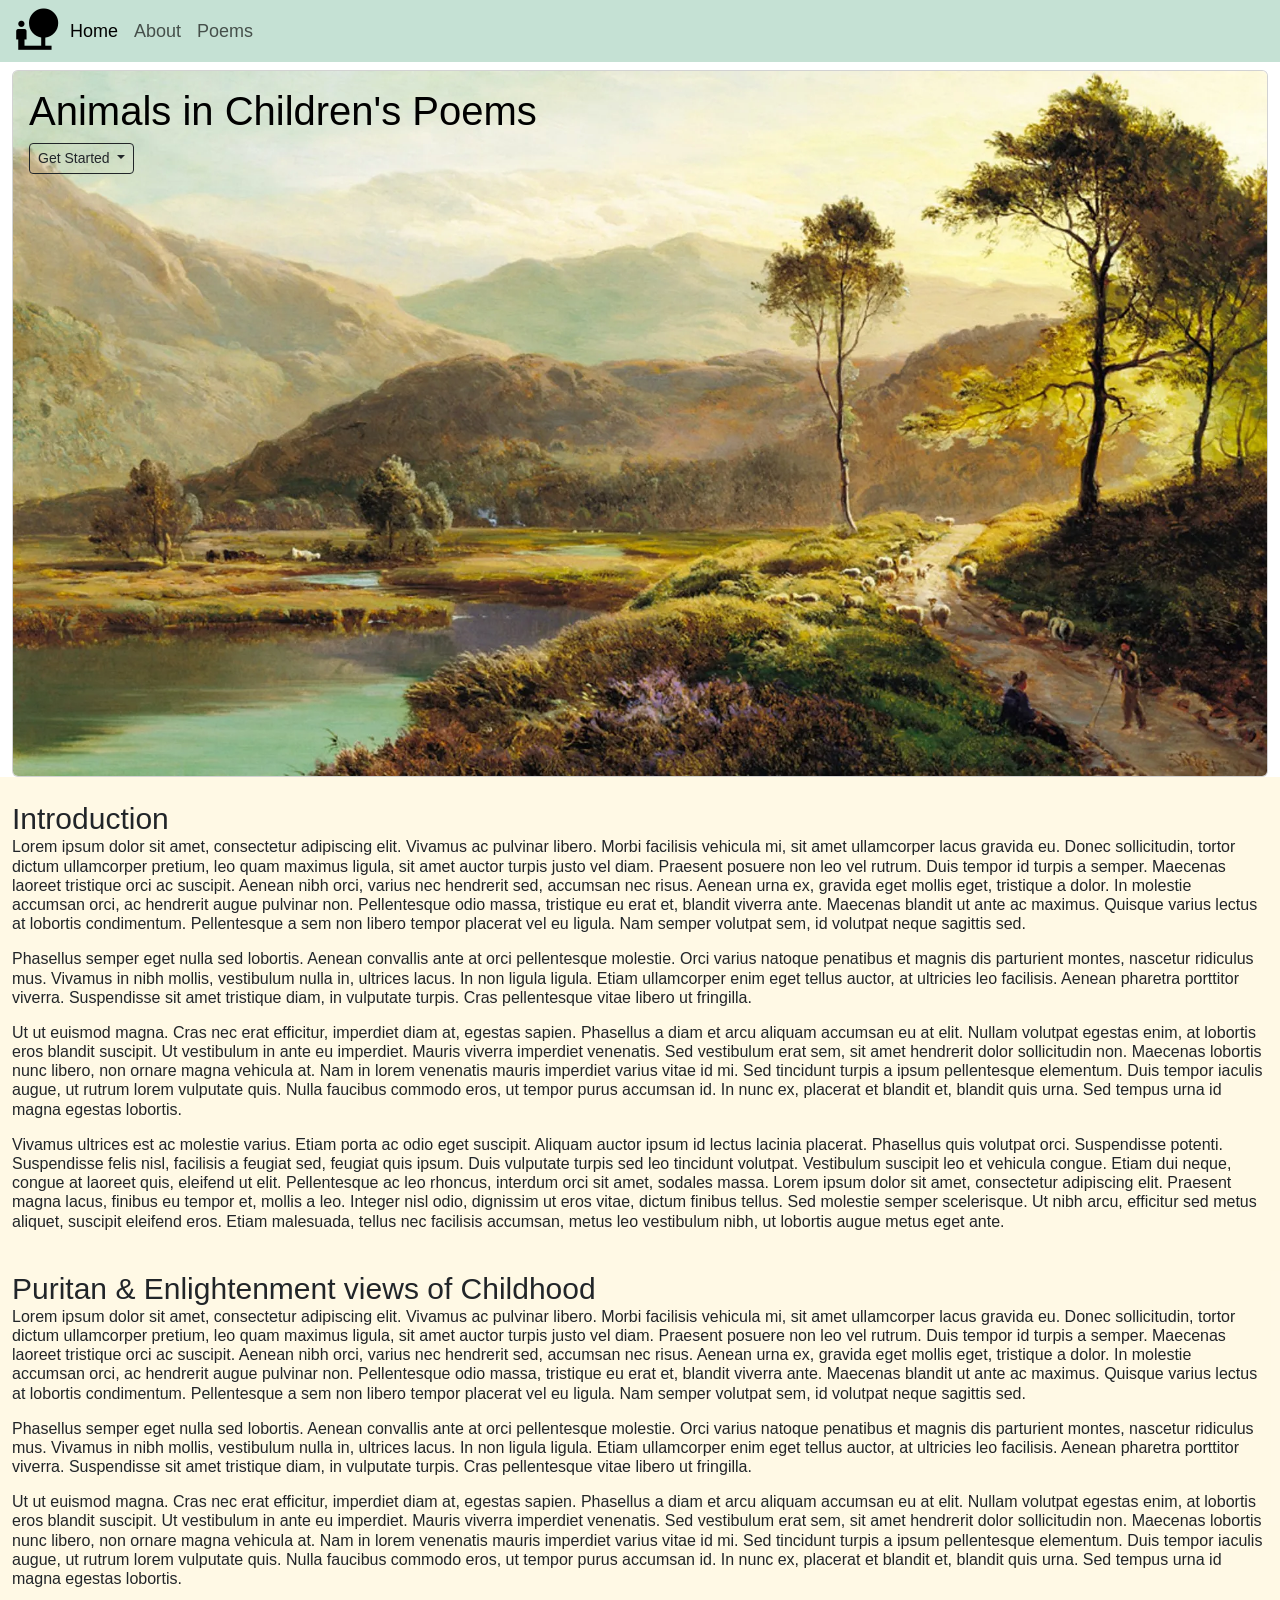
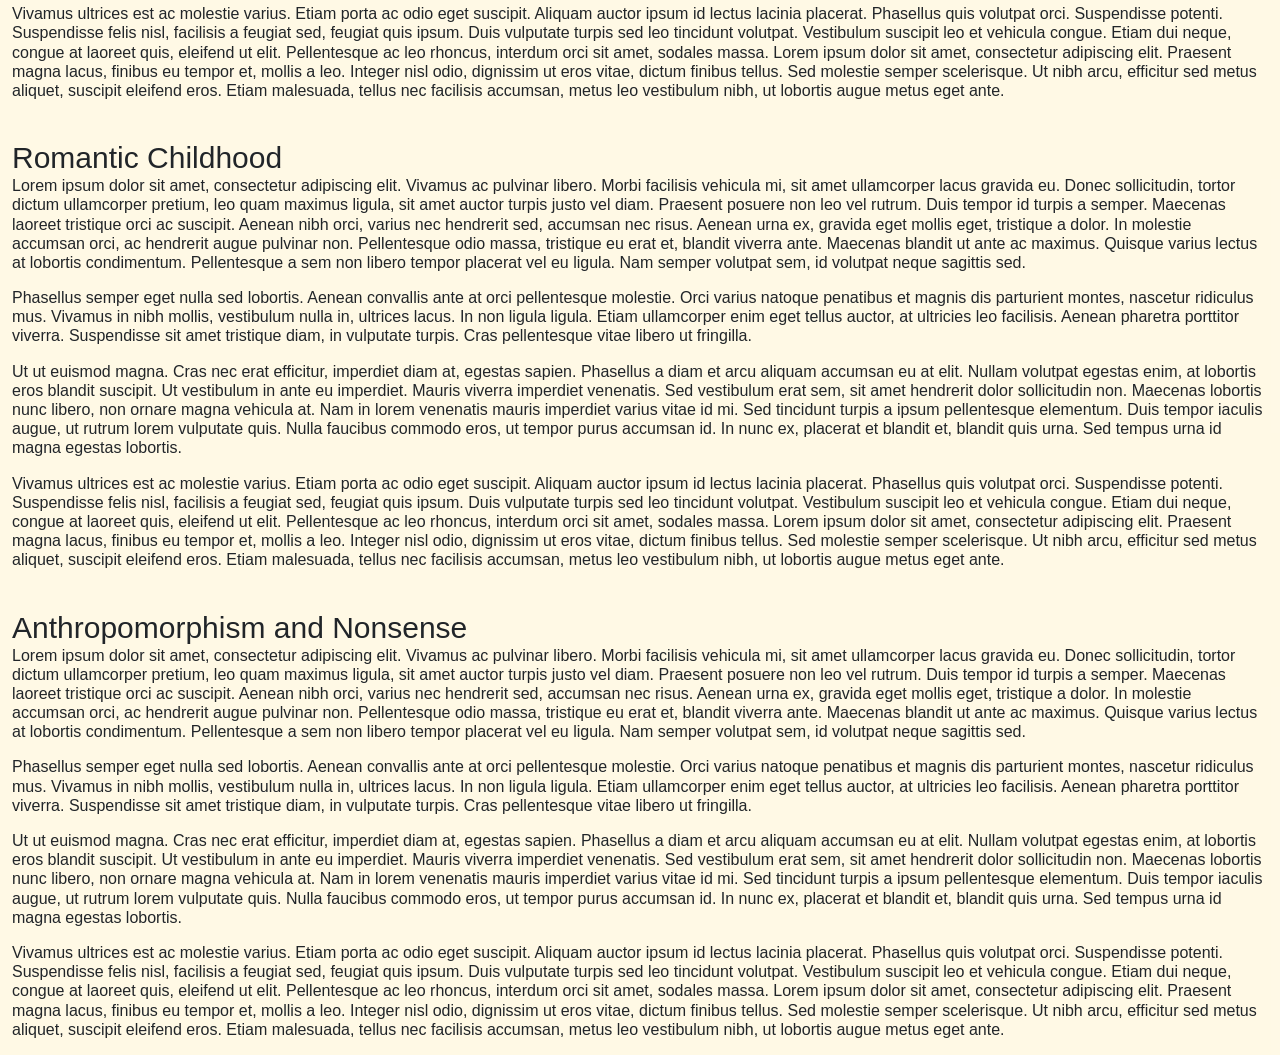
==== index.html @ dcf817ae "version1" ====
<!DOCTYPE html>
<html lang="en">

<head>
    <title>Homepage</title>
    <meta charset="utf-8">
    <meta name="viewport" content="width=device-width, initial-scale=1">

    <link href="https://cdn.jsdelivr.net/npm/bootstrap@5.1.3/dist/css/bootstrap.min.css" rel="stylesheet">
    <link rel="stylesheet" href="/css/my_styles.css">
    <script src="/js/showing.js"></script>
    <script src="js/homepage.js"></script>

    <link href="https://fonts.googleapis.com/icon?family=Material+Icons" rel="stylesheet">
</head>

<body>
    <main>
        <!-- Navigation Bar -->
        <nav class="navbar navbar-expand-md bg-success bg-opacity-25 navbar-light p-0 m-0">
            <div class="container-fluid">
                <a class="navbar-brand p-0 m-0 pt-1" href="/"> <i class="material-icons" style="font-size: 50px">
                nature_people</i></a>
                <button class="navbar-toggler" type="button" data-bs-toggle="collapse" data-bs-target="#collapsibleNavbar">
                <span class="navbar-toggler-icon"></span>
            </button>
                <div class="collapse navbar-collapse" id="collapsibleNavbar">
                    <ul class="navbar-nav ">
                        <li class="nav-item">
                            <a class="nav-link active" href="/">Home</a>
                        </li>
                        <li class="nav-item">
                            <a class="nav-link" href="/about.html">About</a>
                        </li>
                        <li class="nav-item">
                            <a class="nav-link" href="/poems.html">Poems</a>
                        </li>
                    </ul>
                </div>
            </div>
        </nav>

        <div class="container-fluid">
            <div class="row ">
                <div class="col">
                    <div class="card text-black mt-2" id="imageCard">
                        <img src="/images/nature.webp" class="card-img" alt="...">
                        <div class="card-img-overlay ">
                            <h5 class="card-title display-6">Animals in Children's Poems</h5>
                            <div class="dropdown">
                                <a class="btn btn-sm btn-outline-dark dropdown-toggle" href="#" role="button" id="dropdownMenuLink" data-bs-toggle="dropdown" aria-expanded="false">
                                  Get Started
                                </a>

                                <ul class="dropdown-menu" aria-labelledby="dropdownMenuLink">
                                    <li><a class="dropdown-item" href="#intro">Introduction</a></li>
                                    <li><a class="dropdown-item" href="#puritan">Puritan & Enlightenment views of Childhood</a></li>
                                    <li><a class="dropdown-item" href="#romantic">Romantic Childhood</a></li>
                                    <li><a class="dropdown-item" href="#nonsense">Anthropomorphism and Nonsense</a></li>
                                </ul>
                            </div>

                        </div>
                    </div>
                </div>
            </div>

            <div class="row pt-4 pb-0 bg-warning bg-opacity-10">
                <div class="display-6" style="font-size: 30px;" id="intro"> Introduction</div>
                <p class="display-6" style="font-size: 16px;">Lorem ipsum dolor sit amet, consectetur adipiscing elit. Vivamus ac pulvinar libero. Morbi facilisis vehicula mi, sit amet ullamcorper lacus gravida eu. Donec sollicitudin, tortor dictum ullamcorper pretium, leo quam maximus ligula, sit
                    amet auctor turpis justo vel diam. Praesent posuere non leo vel rutrum. Duis tempor id turpis a semper. Maecenas laoreet tristique orci ac suscipit. Aenean nibh orci, varius nec hendrerit sed, accumsan nec risus. Aenean urna ex, gravida
                    eget mollis eget, tristique a dolor. In molestie accumsan orci, ac hendrerit augue pulvinar non. Pellentesque odio massa, tristique eu erat et, blandit viverra ante. Maecenas blandit ut ante ac maximus. Quisque varius lectus at lobortis
                    condimentum. Pellentesque a sem non libero tempor placerat vel eu ligula. Nam semper volutpat sem, id volutpat neque sagittis sed. </p>
                <p class="display-6" style="font-size: 16px;"> Phasellus semper eget nulla sed lobortis. Aenean convallis ante at orci pellentesque molestie. Orci varius natoque penatibus et magnis dis parturient montes, nascetur ridiculus mus. Vivamus in nibh mollis, vestibulum nulla in, ultrices
                    lacus. In non ligula ligula. Etiam ullamcorper enim eget tellus auctor, at ultricies leo facilisis. Aenean pharetra porttitor viverra. Suspendisse sit amet tristique diam, in vulputate turpis. Cras pellentesque vitae libero ut fringilla.</p>
                <p class="display-6 " style="font-size: 16px;"> Ut ut euismod magna. Cras nec erat efficitur, imperdiet diam at, egestas sapien. Phasellus a diam et arcu aliquam accumsan eu at elit. Nullam volutpat egestas enim, at lobortis eros blandit suscipit. Ut vestibulum in ante eu imperdiet.
                    Mauris viverra imperdiet venenatis. Sed vestibulum erat sem, sit amet hendrerit dolor sollicitudin non. Maecenas lobortis nunc libero, non ornare magna vehicula at. Nam in lorem venenatis mauris imperdiet varius vitae id mi. Sed tincidunt
                    turpis a ipsum pellentesque elementum. Duis tempor iaculis augue, ut rutrum lorem vulputate quis. Nulla faucibus commodo eros, ut tempor purus accumsan id. In nunc ex, placerat et blandit et, blandit quis urna. Sed tempus urna id magna
                    egestas lobortis.</p>
                <p class="display-6" style="font-size: 16px;">Vivamus ultrices est ac molestie varius. Etiam porta ac odio eget suscipit. Aliquam auctor ipsum id lectus lacinia placerat. Phasellus quis volutpat orci. Suspendisse potenti. Suspendisse felis nisl, facilisis a feugiat sed, feugiat quis
                    ipsum. Duis vulputate turpis sed leo tincidunt volutpat. Vestibulum suscipit leo et vehicula congue. Etiam dui neque, congue at laoreet quis, eleifend ut elit. Pellentesque ac leo rhoncus, interdum orci sit amet, sodales massa. Lorem
                    ipsum dolor sit amet, consectetur adipiscing elit. Praesent magna lacus, finibus eu tempor et, mollis a leo. Integer nisl odio, dignissim ut eros vitae, dictum finibus tellus. Sed molestie semper scelerisque. Ut nibh arcu, efficitur
                    sed metus aliquet, suscipit eleifend eros. Etiam malesuada, tellus nec facilisis accumsan, metus leo vestibulum nibh, ut lobortis augue metus eget ante.
                </p>
            </div>

            <div class="row pt-4 pb-0 mb-0 bg-warning bg-opacity-10 ">
                <div class="display-6 " style="font-size: 30px; " id="puritan"> Puritan & Enlightenment views of Childhood</div>
                <p class="display-6" style="font-size: 16px;">Lorem ipsum dolor sit amet, consectetur adipiscing elit. Vivamus ac pulvinar libero. Morbi facilisis vehicula mi, sit amet ullamcorper lacus gravida eu. Donec sollicitudin, tortor dictum ullamcorper pretium, leo quam maximus ligula, sit
                    amet auctor turpis justo vel diam. Praesent posuere non leo vel rutrum. Duis tempor id turpis a semper. Maecenas laoreet tristique orci ac suscipit. Aenean nibh orci, varius nec hendrerit sed, accumsan nec risus. Aenean urna ex, gravida
                    eget mollis eget, tristique a dolor. In molestie accumsan orci, ac hendrerit augue pulvinar non. Pellentesque odio massa, tristique eu erat et, blandit viverra ante. Maecenas blandit ut ante ac maximus. Quisque varius lectus at lobortis
                    condimentum. Pellentesque a sem non libero tempor placerat vel eu ligula. Nam semper volutpat sem, id volutpat neque sagittis sed. </p>
                <p class="display-6" style="font-size: 16px;"> Phasellus semper eget nulla sed lobortis. Aenean convallis ante at orci pellentesque molestie. Orci varius natoque penatibus et magnis dis parturient montes, nascetur ridiculus mus. Vivamus in nibh mollis, vestibulum nulla in, ultrices
                    lacus. In non ligula ligula. Etiam ullamcorper enim eget tellus auctor, at ultricies leo facilisis. Aenean pharetra porttitor viverra. Suspendisse sit amet tristique diam, in vulputate turpis. Cras pellentesque vitae libero ut fringilla.</p>
                <p class="display-6 " style="font-size: 16px;"> Ut ut euismod magna. Cras nec erat efficitur, imperdiet diam at, egestas sapien. Phasellus a diam et arcu aliquam accumsan eu at elit. Nullam volutpat egestas enim, at lobortis eros blandit suscipit. Ut vestibulum in ante eu imperdiet.
                    Mauris viverra imperdiet venenatis. Sed vestibulum erat sem, sit amet hendrerit dolor sollicitudin non. Maecenas lobortis nunc libero, non ornare magna vehicula at. Nam in lorem venenatis mauris imperdiet varius vitae id mi. Sed tincidunt
                    turpis a ipsum pellentesque elementum. Duis tempor iaculis augue, ut rutrum lorem vulputate quis. Nulla faucibus commodo eros, ut tempor purus accumsan id. In nunc ex, placerat et blandit et, blandit quis urna. Sed tempus urna id magna
                    egestas lobortis.</p>
                <p class="display-6" style="font-size: 16px;">Vivamus ultrices est ac molestie varius. Etiam porta ac odio eget suscipit. Aliquam auctor ipsum id lectus lacinia placerat. Phasellus quis volutpat orci. Suspendisse potenti. Suspendisse felis nisl, facilisis a feugiat sed, feugiat quis
                    ipsum. Duis vulputate turpis sed leo tincidunt volutpat. Vestibulum suscipit leo et vehicula congue. Etiam dui neque, congue at laoreet quis, eleifend ut elit. Pellentesque ac leo rhoncus, interdum orci sit amet, sodales massa. Lorem
                    ipsum dolor sit amet, consectetur adipiscing elit. Praesent magna lacus, finibus eu tempor et, mollis a leo. Integer nisl odio, dignissim ut eros vitae, dictum finibus tellus. Sed molestie semper scelerisque. Ut nibh arcu, efficitur
                    sed metus aliquet, suscipit eleifend eros. Etiam malesuada, tellus nec facilisis accumsan, metus leo vestibulum nibh, ut lobortis augue metus eget ante.
                </p>
            </div>

            <div class="row pt-4 pb-0 mb-0 bg-warning bg-opacity-10 ">
                <div class="display-6 " style="font-size: 30px; " id="romantic"> Romantic Childhood</div>
                <p class="display-6" style="font-size: 16px;">Lorem ipsum dolor sit amet, consectetur adipiscing elit. Vivamus ac pulvinar libero. Morbi facilisis vehicula mi, sit amet ullamcorper lacus gravida eu. Donec sollicitudin, tortor dictum ullamcorper pretium, leo quam maximus ligula, sit
                    amet auctor turpis justo vel diam. Praesent posuere non leo vel rutrum. Duis tempor id turpis a semper. Maecenas laoreet tristique orci ac suscipit. Aenean nibh orci, varius nec hendrerit sed, accumsan nec risus. Aenean urna ex, gravida
                    eget mollis eget, tristique a dolor. In molestie accumsan orci, ac hendrerit augue pulvinar non. Pellentesque odio massa, tristique eu erat et, blandit viverra ante. Maecenas blandit ut ante ac maximus. Quisque varius lectus at lobortis
                    condimentum. Pellentesque a sem non libero tempor placerat vel eu ligula. Nam semper volutpat sem, id volutpat neque sagittis sed. </p>
                <p class="display-6" style="font-size: 16px;"> Phasellus semper eget nulla sed lobortis. Aenean convallis ante at orci pellentesque molestie. Orci varius natoque penatibus et magnis dis parturient montes, nascetur ridiculus mus. Vivamus in nibh mollis, vestibulum nulla in, ultrices
                    lacus. In non ligula ligula. Etiam ullamcorper enim eget tellus auctor, at ultricies leo facilisis. Aenean pharetra porttitor viverra. Suspendisse sit amet tristique diam, in vulputate turpis. Cras pellentesque vitae libero ut fringilla.</p>
                <p class="display-6 " style="font-size: 16px;"> Ut ut euismod magna. Cras nec erat efficitur, imperdiet diam at, egestas sapien. Phasellus a diam et arcu aliquam accumsan eu at elit. Nullam volutpat egestas enim, at lobortis eros blandit suscipit. Ut vestibulum in ante eu imperdiet.
                    Mauris viverra imperdiet venenatis. Sed vestibulum erat sem, sit amet hendrerit dolor sollicitudin non. Maecenas lobortis nunc libero, non ornare magna vehicula at. Nam in lorem venenatis mauris imperdiet varius vitae id mi. Sed tincidunt
                    turpis a ipsum pellentesque elementum. Duis tempor iaculis augue, ut rutrum lorem vulputate quis. Nulla faucibus commodo eros, ut tempor purus accumsan id. In nunc ex, placerat et blandit et, blandit quis urna. Sed tempus urna id magna
                    egestas lobortis.</p>
                <p class="display-6" style="font-size: 16px;">Vivamus ultrices est ac molestie varius. Etiam porta ac odio eget suscipit. Aliquam auctor ipsum id lectus lacinia placerat. Phasellus quis volutpat orci. Suspendisse potenti. Suspendisse felis nisl, facilisis a feugiat sed, feugiat quis
                    ipsum. Duis vulputate turpis sed leo tincidunt volutpat. Vestibulum suscipit leo et vehicula congue. Etiam dui neque, congue at laoreet quis, eleifend ut elit. Pellentesque ac leo rhoncus, interdum orci sit amet, sodales massa. Lorem
                    ipsum dolor sit amet, consectetur adipiscing elit. Praesent magna lacus, finibus eu tempor et, mollis a leo. Integer nisl odio, dignissim ut eros vitae, dictum finibus tellus. Sed molestie semper scelerisque. Ut nibh arcu, efficitur
                    sed metus aliquet, suscipit eleifend eros. Etiam malesuada, tellus nec facilisis accumsan, metus leo vestibulum nibh, ut lobortis augue metus eget ante.
                </p>
            </div>

            <div class="row pt-4 pb-0 mb-0 bg-warning bg-opacity-10 ">
                <div class="display-6 " style="font-size: 30px; " id="nonsense"> Anthropomorphism and Nonsense</div>
                <p class="display-6" style="font-size: 16px;">Lorem ipsum dolor sit amet, consectetur adipiscing elit. Vivamus ac pulvinar libero. Morbi facilisis vehicula mi, sit amet ullamcorper lacus gravida eu. Donec sollicitudin, tortor dictum ullamcorper pretium, leo quam maximus ligula, sit
                    amet auctor turpis justo vel diam. Praesent posuere non leo vel rutrum. Duis tempor id turpis a semper. Maecenas laoreet tristique orci ac suscipit. Aenean nibh orci, varius nec hendrerit sed, accumsan nec risus. Aenean urna ex, gravida
                    eget mollis eget, tristique a dolor. In molestie accumsan orci, ac hendrerit augue pulvinar non. Pellentesque odio massa, tristique eu erat et, blandit viverra ante. Maecenas blandit ut ante ac maximus. Quisque varius lectus at lobortis
                    condimentum. Pellentesque a sem non libero tempor placerat vel eu ligula. Nam semper volutpat sem, id volutpat neque sagittis sed. </p>
                <p class="display-6" style="font-size: 16px;"> Phasellus semper eget nulla sed lobortis. Aenean convallis ante at orci pellentesque molestie. Orci varius natoque penatibus et magnis dis parturient montes, nascetur ridiculus mus. Vivamus in nibh mollis, vestibulum nulla in, ultrices
                    lacus. In non ligula ligula. Etiam ullamcorper enim eget tellus auctor, at ultricies leo facilisis. Aenean pharetra porttitor viverra. Suspendisse sit amet tristique diam, in vulputate turpis. Cras pellentesque vitae libero ut fringilla.</p>
                <p class="display-6 " style="font-size: 16px;"> Ut ut euismod magna. Cras nec erat efficitur, imperdiet diam at, egestas sapien. Phasellus a diam et arcu aliquam accumsan eu at elit. Nullam volutpat egestas enim, at lobortis eros blandit suscipit. Ut vestibulum in ante eu imperdiet.
                    Mauris viverra imperdiet venenatis. Sed vestibulum erat sem, sit amet hendrerit dolor sollicitudin non. Maecenas lobortis nunc libero, non ornare magna vehicula at. Nam in lorem venenatis mauris imperdiet varius vitae id mi. Sed tincidunt
                    turpis a ipsum pellentesque elementum. Duis tempor iaculis augue, ut rutrum lorem vulputate quis. Nulla faucibus commodo eros, ut tempor purus accumsan id. In nunc ex, placerat et blandit et, blandit quis urna. Sed tempus urna id magna
                    egestas lobortis.</p>
                <p class="display-6" style="font-size: 16px;">Vivamus ultrices est ac molestie varius. Etiam porta ac odio eget suscipit. Aliquam auctor ipsum id lectus lacinia placerat. Phasellus quis volutpat orci. Suspendisse potenti. Suspendisse felis nisl, facilisis a feugiat sed, feugiat quis
                    ipsum. Duis vulputate turpis sed leo tincidunt volutpat. Vestibulum suscipit leo et vehicula congue. Etiam dui neque, congue at laoreet quis, eleifend ut elit. Pellentesque ac leo rhoncus, interdum orci sit amet, sodales massa. Lorem
                    ipsum dolor sit amet, consectetur adipiscing elit. Praesent magna lacus, finibus eu tempor et, mollis a leo. Integer nisl odio, dignissim ut eros vitae, dictum finibus tellus. Sed molestie semper scelerisque. Ut nibh arcu, efficitur
                    sed metus aliquet, suscipit eleifend eros. Etiam malesuada, tellus nec facilisis accumsan, metus leo vestibulum nibh, ut lobortis augue metus eget ante.
                </p>
            </div>

        </div>


    </main>
    <script src="https://cdn.jsdelivr.net/npm/bootstrap@5.1.3/dist/js/bootstrap.bundle.min.js "></script>
</body>

</html>
---- css/my_styles.css ----
body {
            font-family: -apple-system, BlinkMacSystemFont, 'Segoe UI', Roboto, Oxygen, Ubuntu, Cantarell, 'Open Sans', 'Helvetica Neue', sans-serif;
        }
        
        .navbar-nav {
            font-size: large;
        }
        
        #imagecard {
            color: lightslategray;
        }
        
        .card-text {
            font-size: 15px;
        }
        
        table {
            font-family: -apple-system, BlinkMacSystemFont, 'Segoe UI', Roboto, Oxygen, Ubuntu, Cantarell, 'Open Sans', 'Helvetica Neue', sans-serif;
            font-size: medium;
        }
        
        .rowcolor {
            background-color: rgb(234, 248, 255);
            text-align: justify;
        }
        
        .prow:first-child:first-letter {
            float: left;
            font-family: Georgia, 'Times New Roman', Times, serif;
            font-size: 75px;
            line-height: 60px;
            padding-top: 4px;
            padding-right: 8px;
            padding-left: 3px;
        }
        
        @media (max-width: 575.98px) {
            .prow {
                font-size: smaller;
            }
            footer {
                visibility: hidden;
            }
        }
        
        #map {
            height: 700px;
            /* The height is 400 pixels */
            width: 100%;
            /* The width is the width of the web page */
        }
        
        .header {
            display: flex;
            justify-content: center;
            align-items: center;
            flex-direction: column;
            border-bottom: 1px solid var(--border-color);
            padding: 30px 20px;
            margin-bottom: 40px;
        }
        
        .logo {
            margin-bottom: 30px;
            width: 150px;
        }
        
        .search-input {
            width: 100%;
            border-radius: 3px;
            padding: 10px;
            border: 1px solid var(--border-color);
            font-size: 18px;
        }
        
        .search-input:focus,
        .search-input:active {
            border-color: #36c;
            outline: none;
        }
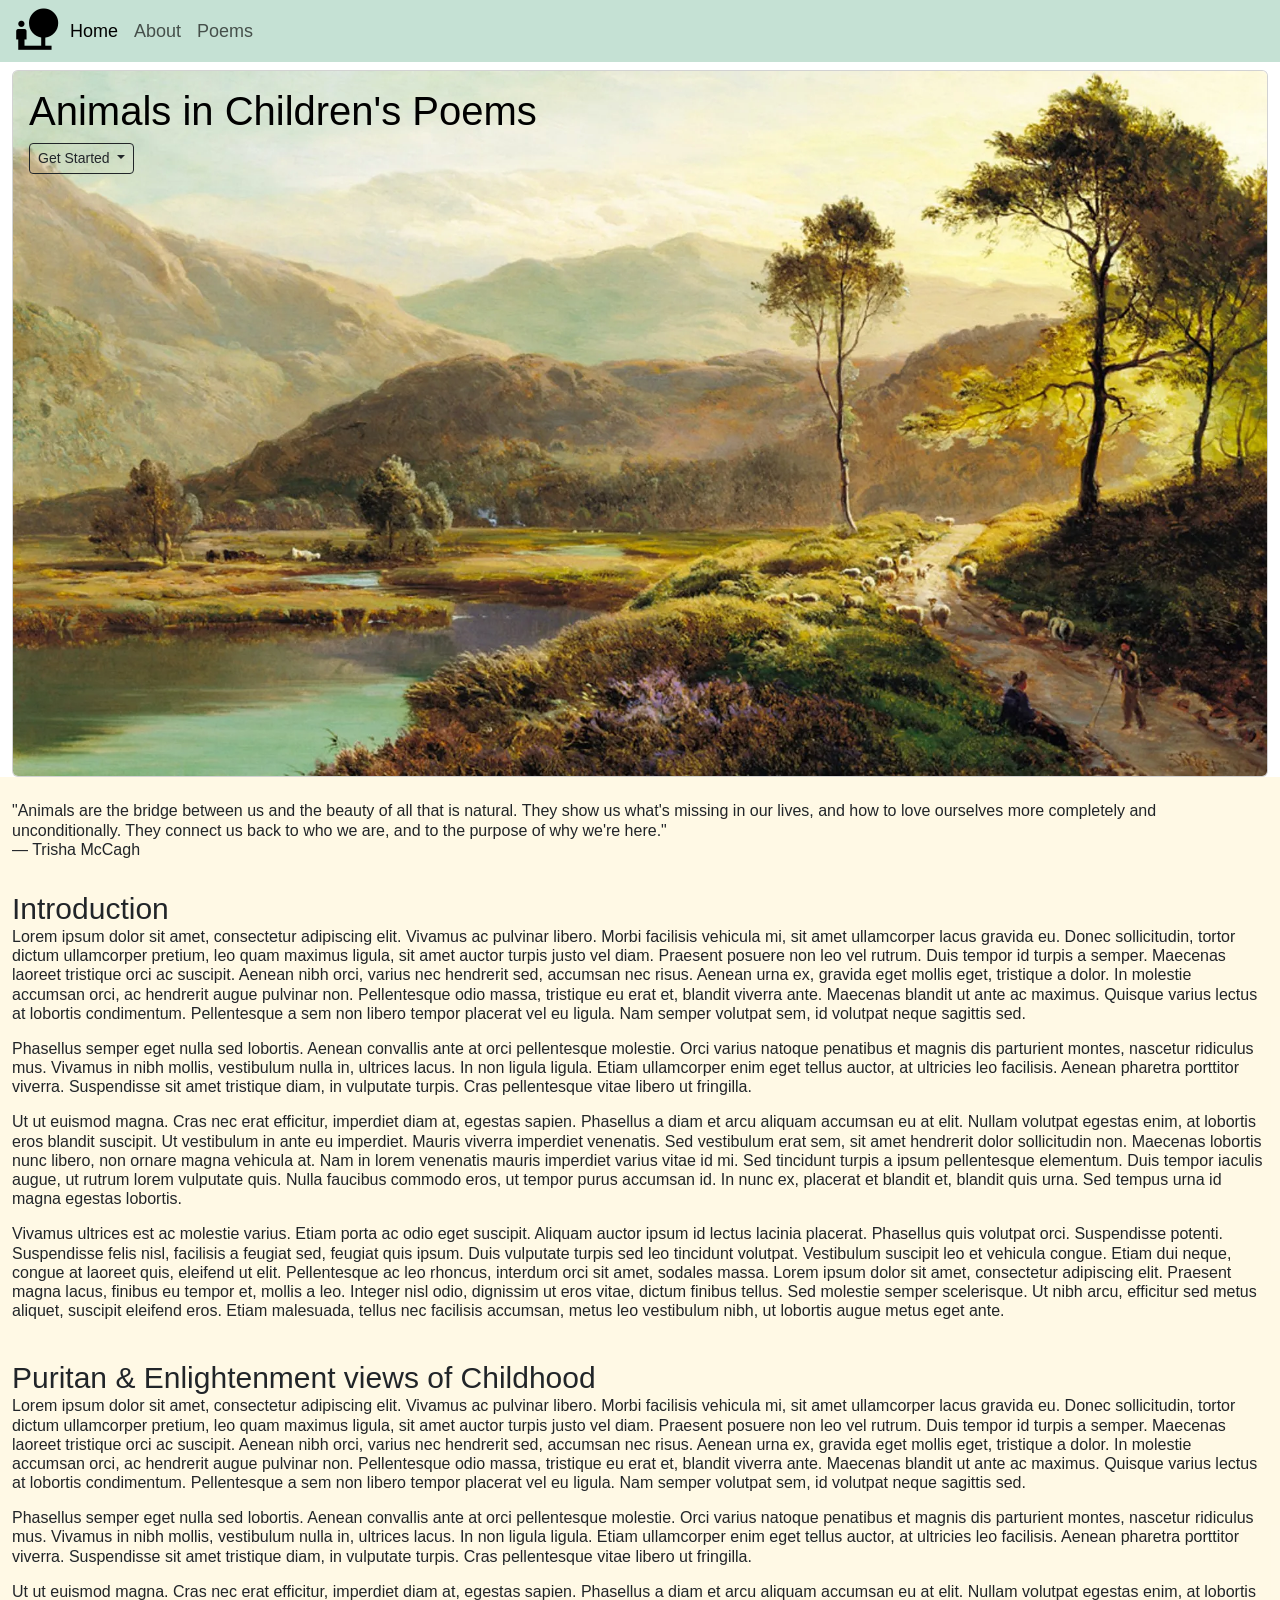
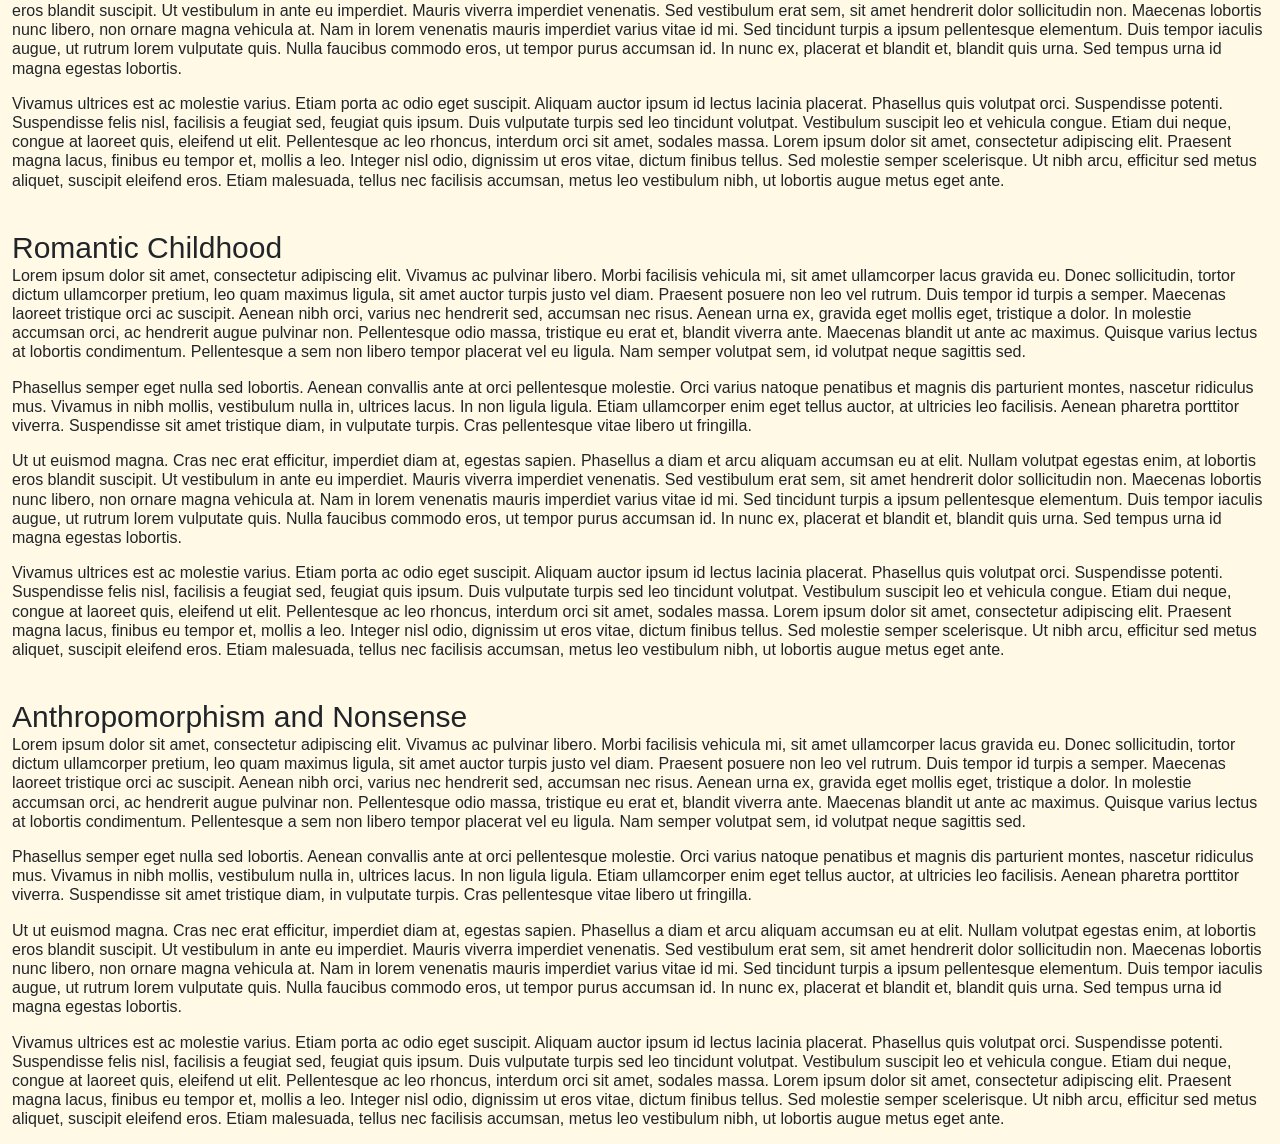
==== commit c6bc7cac: "Update index.html" ====
--- a/index.html
+++ b/index.html
@@ -40,7 +40,7 @@
             </div>
         </nav>
 
-        <div class="container-fluid">
+        <div class="container-fluid ">
             <div class="row ">
                 <div class="col">
                     <div class="card text-black mt-2" id="imageCard">
@@ -62,6 +62,13 @@
 
                         </div>
                     </div>
+                </div>
+            </div>
+
+            <div class="row pt-4 pb-0 bg-warning bg-opacity-10">
+                <div class="h6">
+                    "Animals are the bridge between us and the beauty of all that is natural. They show us what's missing in our lives, and how to love ourselves more completely and unconditionally. They connect us back to who we are, and to the purpose of why we're here."
+                    <br> ― Trisha McCagh
                 </div>
             </div>
 
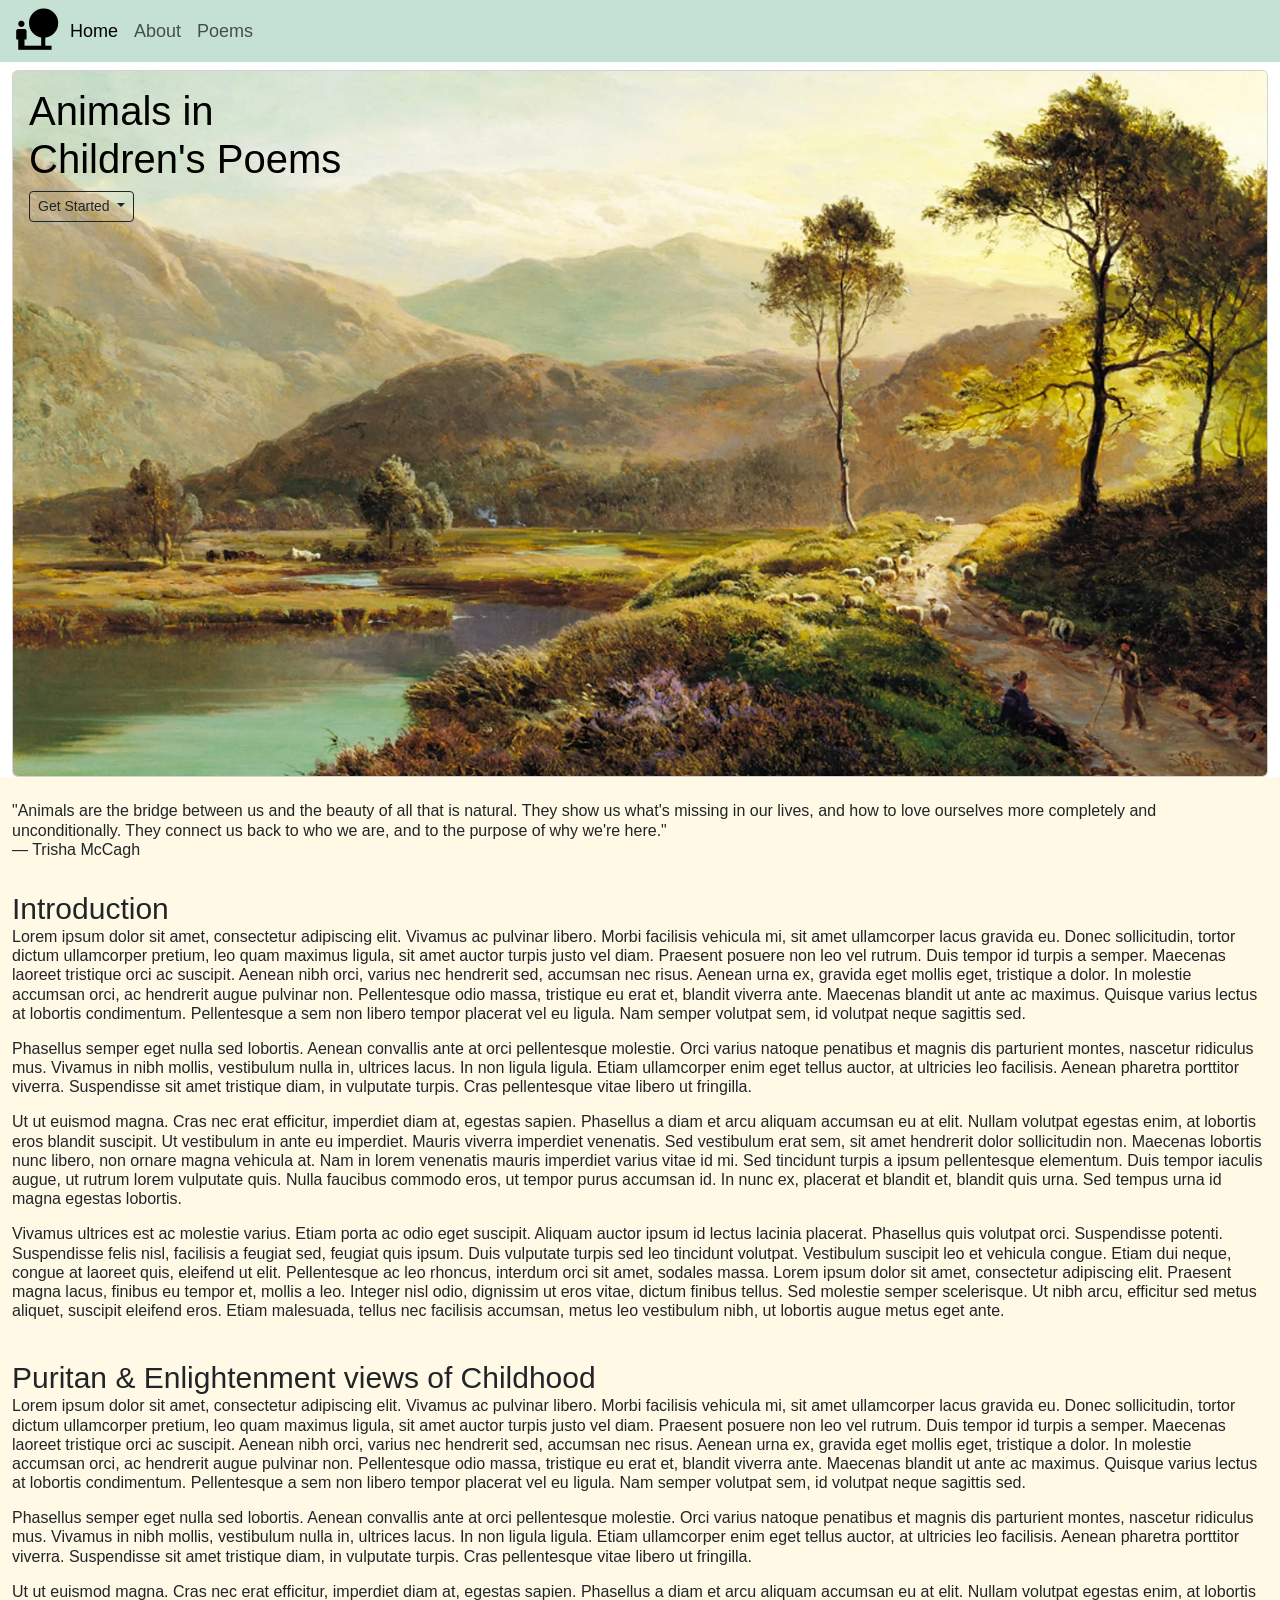
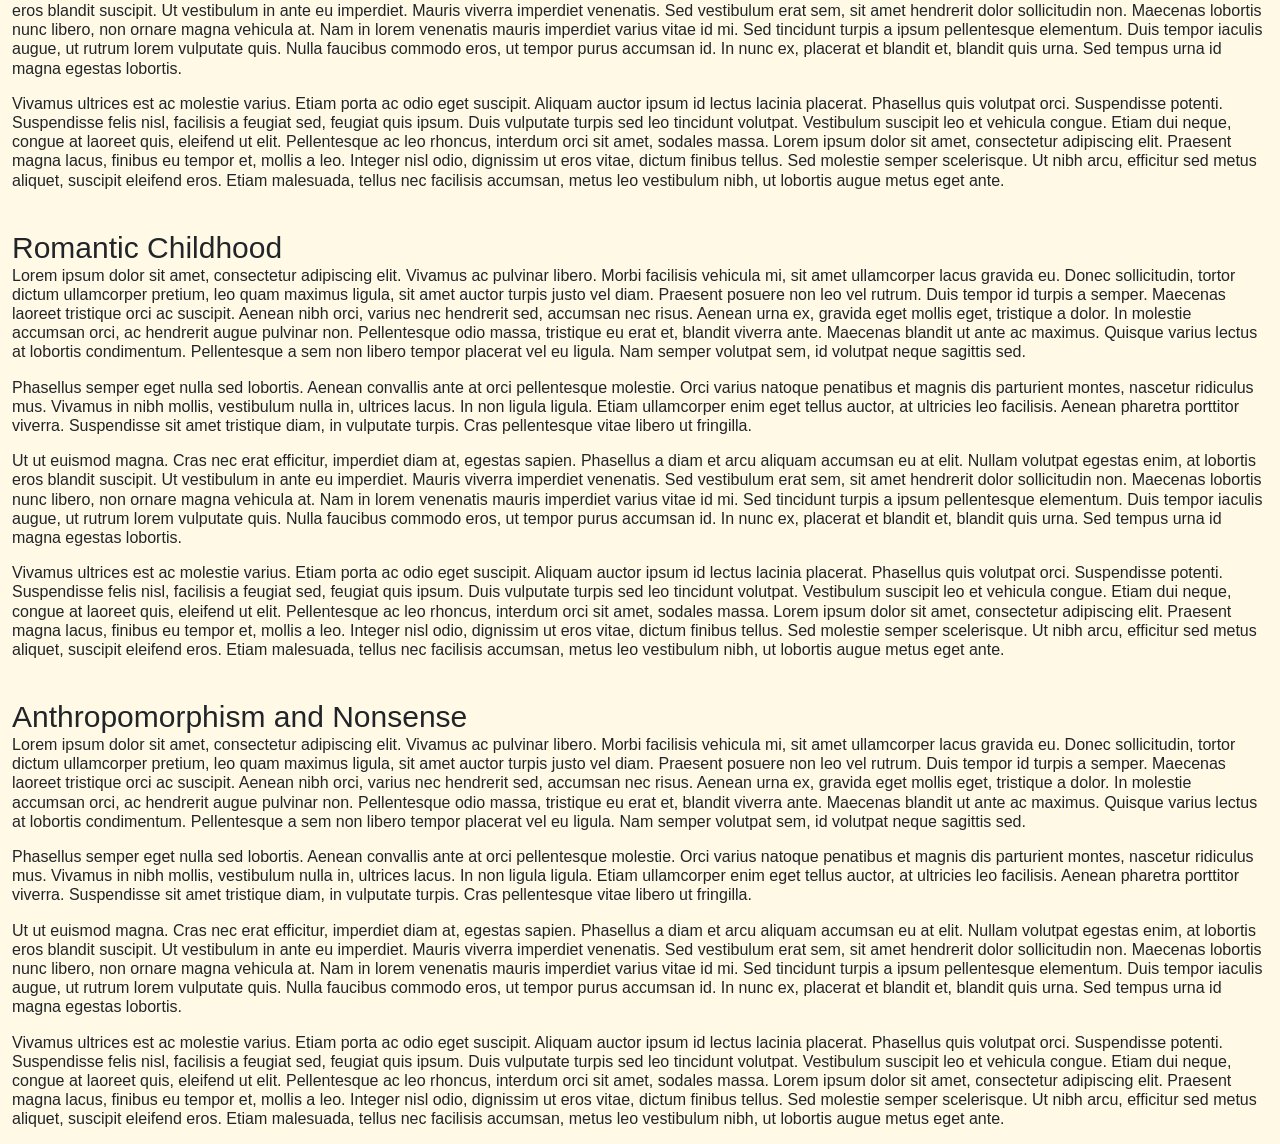
==== commit ce2a67e1: "Update index.html" ====
--- a/index.html
+++ b/index.html
@@ -46,7 +46,7 @@
                     <div class="card text-black mt-2" id="imageCard">
                         <img src="/images/nature.webp" class="card-img" alt="...">
                         <div class="card-img-overlay ">
-                            <h5 class="card-title display-6">Animals in Children's Poems</h5>
+                            <h5 class="card-title display-6 text-wrap">Animals in <br> Children's Poems</h5>
                             <div class="dropdown">
                                 <a class="btn btn-sm btn-outline-dark dropdown-toggle" href="#" role="button" id="dropdownMenuLink" data-bs-toggle="dropdown" aria-expanded="false">
                                   Get Started
@@ -66,7 +66,7 @@
             </div>
 
             <div class="row pt-4 pb-0 bg-warning bg-opacity-10">
-                <div class="h6">
+                <div class="h6 ">
                     "Animals are the bridge between us and the beauty of all that is natural. They show us what's missing in our lives, and how to love ourselves more completely and unconditionally. They connect us back to who we are, and to the purpose of why we're here."
                     <br> ― Trisha McCagh
                 </div>
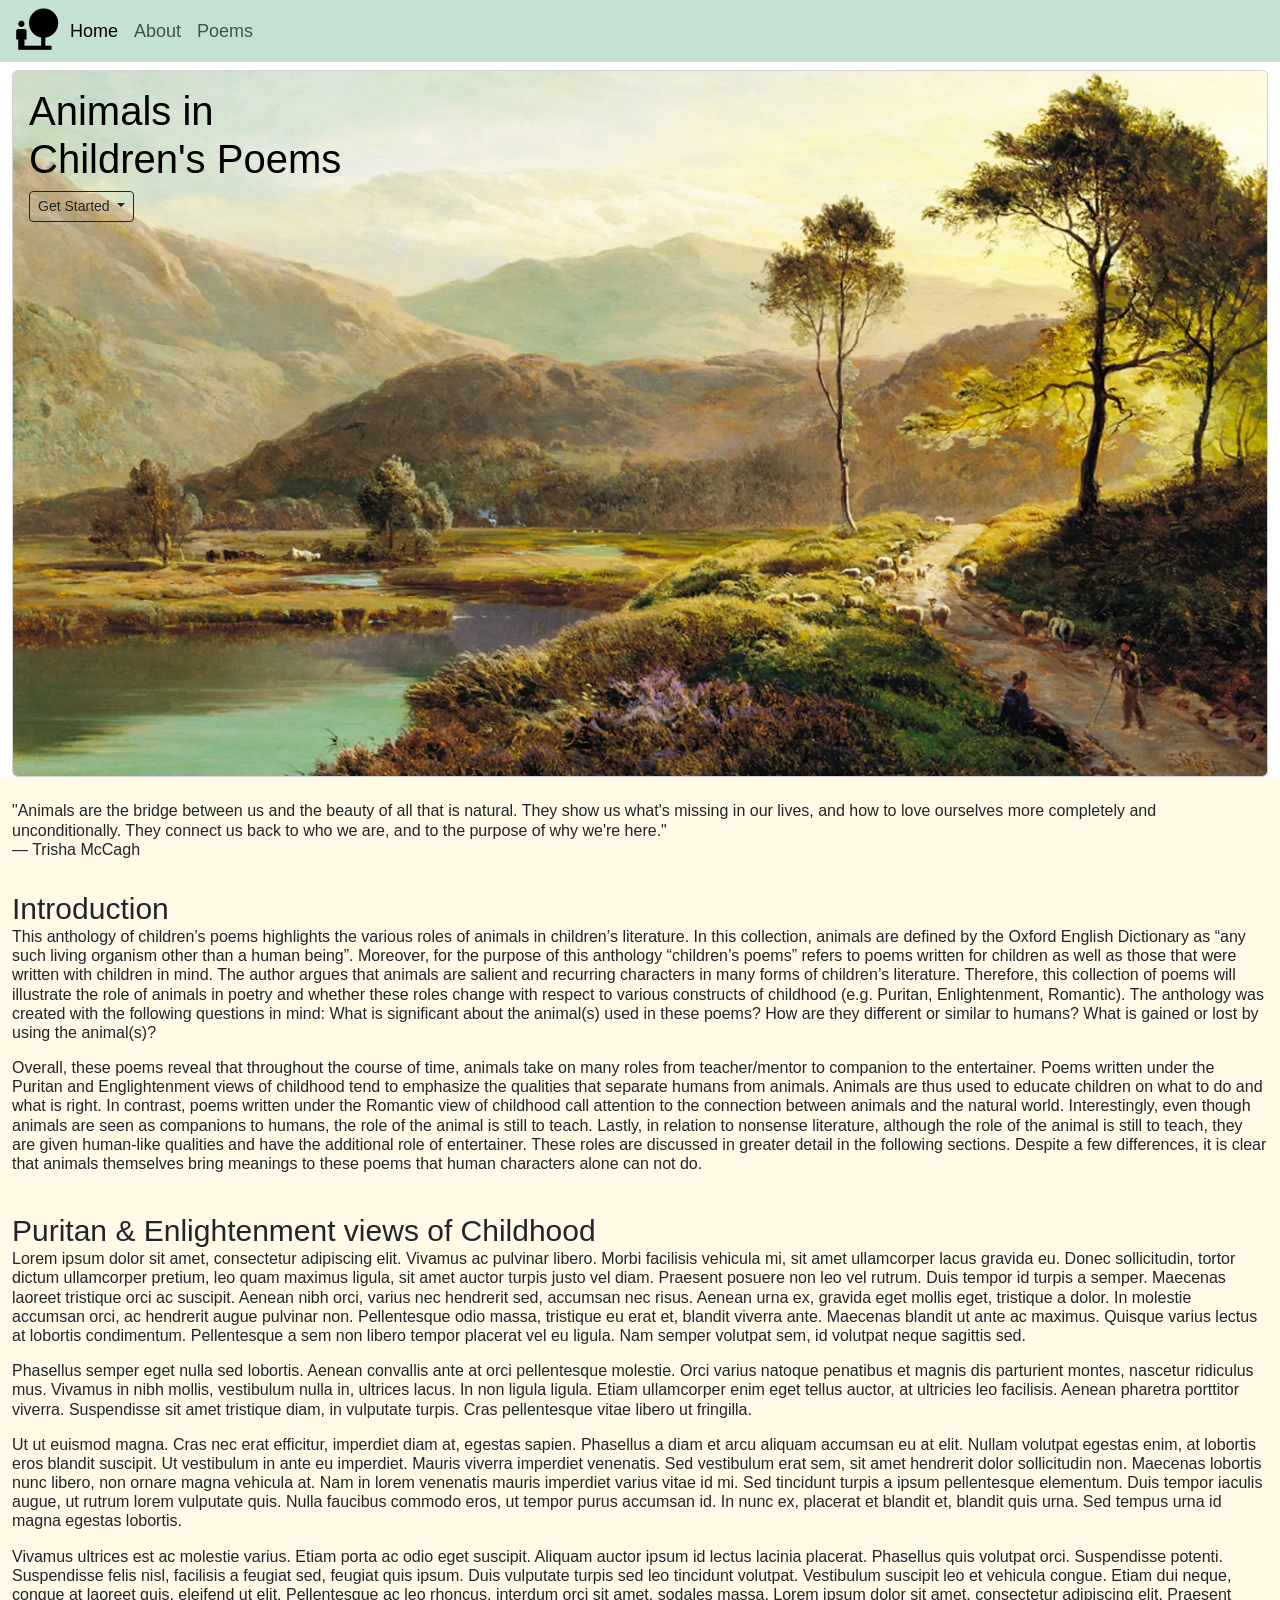
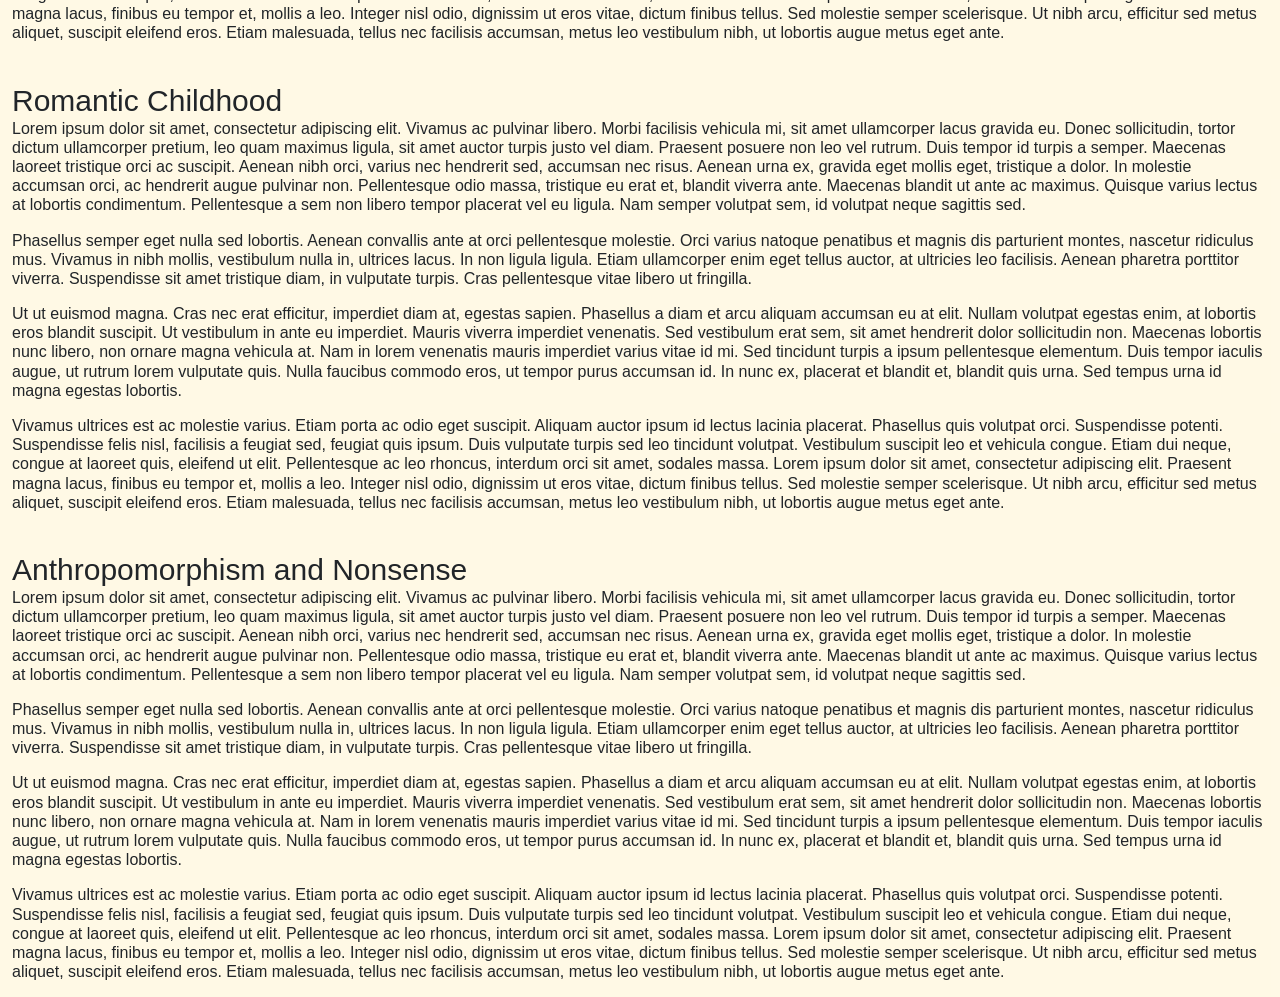
==== commit b7ce6eeb: "Update index.html" ====
--- a/index.html
+++ b/index.html
@@ -74,23 +74,16 @@
 
             <div class="row pt-4 pb-0 bg-warning bg-opacity-10">
                 <div class="display-6" style="font-size: 30px;" id="intro"> Introduction</div>
-                <p class="display-6" style="font-size: 16px;">Lorem ipsum dolor sit amet, consectetur adipiscing elit. Vivamus ac pulvinar libero. Morbi facilisis vehicula mi, sit amet ullamcorper lacus gravida eu. Donec sollicitudin, tortor dictum ullamcorper pretium, leo quam maximus ligula, sit
-                    amet auctor turpis justo vel diam. Praesent posuere non leo vel rutrum. Duis tempor id turpis a semper. Maecenas laoreet tristique orci ac suscipit. Aenean nibh orci, varius nec hendrerit sed, accumsan nec risus. Aenean urna ex, gravida
-                    eget mollis eget, tristique a dolor. In molestie accumsan orci, ac hendrerit augue pulvinar non. Pellentesque odio massa, tristique eu erat et, blandit viverra ante. Maecenas blandit ut ante ac maximus. Quisque varius lectus at lobortis
-                    condimentum. Pellentesque a sem non libero tempor placerat vel eu ligula. Nam semper volutpat sem, id volutpat neque sagittis sed. </p>
-                <p class="display-6" style="font-size: 16px;"> Phasellus semper eget nulla sed lobortis. Aenean convallis ante at orci pellentesque molestie. Orci varius natoque penatibus et magnis dis parturient montes, nascetur ridiculus mus. Vivamus in nibh mollis, vestibulum nulla in, ultrices
-                    lacus. In non ligula ligula. Etiam ullamcorper enim eget tellus auctor, at ultricies leo facilisis. Aenean pharetra porttitor viverra. Suspendisse sit amet tristique diam, in vulputate turpis. Cras pellentesque vitae libero ut fringilla.</p>
-                <p class="display-6 " style="font-size: 16px;"> Ut ut euismod magna. Cras nec erat efficitur, imperdiet diam at, egestas sapien. Phasellus a diam et arcu aliquam accumsan eu at elit. Nullam volutpat egestas enim, at lobortis eros blandit suscipit. Ut vestibulum in ante eu imperdiet.
-                    Mauris viverra imperdiet venenatis. Sed vestibulum erat sem, sit amet hendrerit dolor sollicitudin non. Maecenas lobortis nunc libero, non ornare magna vehicula at. Nam in lorem venenatis mauris imperdiet varius vitae id mi. Sed tincidunt
-                    turpis a ipsum pellentesque elementum. Duis tempor iaculis augue, ut rutrum lorem vulputate quis. Nulla faucibus commodo eros, ut tempor purus accumsan id. In nunc ex, placerat et blandit et, blandit quis urna. Sed tempus urna id magna
-                    egestas lobortis.</p>
-                <p class="display-6" style="font-size: 16px;">Vivamus ultrices est ac molestie varius. Etiam porta ac odio eget suscipit. Aliquam auctor ipsum id lectus lacinia placerat. Phasellus quis volutpat orci. Suspendisse potenti. Suspendisse felis nisl, facilisis a feugiat sed, feugiat quis
-                    ipsum. Duis vulputate turpis sed leo tincidunt volutpat. Vestibulum suscipit leo et vehicula congue. Etiam dui neque, congue at laoreet quis, eleifend ut elit. Pellentesque ac leo rhoncus, interdum orci sit amet, sodales massa. Lorem
-                    ipsum dolor sit amet, consectetur adipiscing elit. Praesent magna lacus, finibus eu tempor et, mollis a leo. Integer nisl odio, dignissim ut eros vitae, dictum finibus tellus. Sed molestie semper scelerisque. Ut nibh arcu, efficitur
-                    sed metus aliquet, suscipit eleifend eros. Etiam malesuada, tellus nec facilisis accumsan, metus leo vestibulum nibh, ut lobortis augue metus eget ante.
-                </p>
+                <p class="display-6" style="font-size: 16px;">This anthology of children’s poems highlights the various roles of animals in children’s literature. In this collection, animals are defined by the Oxford English Dictionary as “any such living organism other than a human being”. Moreover,
+                    for the purpose of this anthology “children’s poems” refers to poems written for children as well as those that were written with children in mind. The author argues that animals are salient and recurring characters in many forms of
+                    children’s literature. Therefore, this collection of poems will illustrate the role of animals in poetry and whether these roles change with respect to various constructs of childhood (e.g. Puritan, Enlightenment, Romantic). The anthology
+                    was created with the following questions in mind: What is significant about the animal(s) used in these poems? How are they different or similar to humans? What is gained or lost by using the animal(s)? </p>
+                <p class="display-6" style="font-size: 16px;">Overall, these poems reveal that throughout the course of time, animals take on many roles from teacher/mentor to companion to the entertainer. Poems written under the Puritan and Englightenment views of childhood tend to emphasize the
+                    qualities that separate humans from animals. Animals are thus used to educate children on what to do and what is right. In contrast, poems written under the Romantic view of childhood call attention to the connection between animals
+                    and the natural world. Interestingly, even though animals are seen as companions to humans, the role of the animal is still to teach. Lastly, in relation to nonsense literature, although the role of the animal is still to teach, they
+                    are given human-like qualities and have the additional role of entertainer. These roles are discussed in greater detail in the following sections. Despite a few differences, it is clear that animals themselves bring meanings to these
+                    poems that human characters alone can not do. </p>
             </div>
-
             <div class="row pt-4 pb-0 mb-0 bg-warning bg-opacity-10 ">
                 <div class="display-6 " style="font-size: 30px; " id="puritan"> Puritan & Enlightenment views of Childhood</div>
                 <p class="display-6" style="font-size: 16px;">Lorem ipsum dolor sit amet, consectetur adipiscing elit. Vivamus ac pulvinar libero. Morbi facilisis vehicula mi, sit amet ullamcorper lacus gravida eu. Donec sollicitudin, tortor dictum ullamcorper pretium, leo quam maximus ligula, sit
@@ -98,7 +91,8 @@
                     eget mollis eget, tristique a dolor. In molestie accumsan orci, ac hendrerit augue pulvinar non. Pellentesque odio massa, tristique eu erat et, blandit viverra ante. Maecenas blandit ut ante ac maximus. Quisque varius lectus at lobortis
                     condimentum. Pellentesque a sem non libero tempor placerat vel eu ligula. Nam semper volutpat sem, id volutpat neque sagittis sed. </p>
                 <p class="display-6" style="font-size: 16px;"> Phasellus semper eget nulla sed lobortis. Aenean convallis ante at orci pellentesque molestie. Orci varius natoque penatibus et magnis dis parturient montes, nascetur ridiculus mus. Vivamus in nibh mollis, vestibulum nulla in, ultrices
-                    lacus. In non ligula ligula. Etiam ullamcorper enim eget tellus auctor, at ultricies leo facilisis. Aenean pharetra porttitor viverra. Suspendisse sit amet tristique diam, in vulputate turpis. Cras pellentesque vitae libero ut fringilla.</p>
+                    lacus. In non ligula ligula. Etiam ullamcorper enim eget tellus auctor, at ultricies leo facilisis. Aenean pharetra porttitor viverra. Suspendisse sit amet tristique diam, in vulputate turpis. Cras pellentesque vitae libero ut fringilla.
+                </p>
                 <p class="display-6 " style="font-size: 16px;"> Ut ut euismod magna. Cras nec erat efficitur, imperdiet diam at, egestas sapien. Phasellus a diam et arcu aliquam accumsan eu at elit. Nullam volutpat egestas enim, at lobortis eros blandit suscipit. Ut vestibulum in ante eu imperdiet.
                     Mauris viverra imperdiet venenatis. Sed vestibulum erat sem, sit amet hendrerit dolor sollicitudin non. Maecenas lobortis nunc libero, non ornare magna vehicula at. Nam in lorem venenatis mauris imperdiet varius vitae id mi. Sed tincidunt
                     turpis a ipsum pellentesque elementum. Duis tempor iaculis augue, ut rutrum lorem vulputate quis. Nulla faucibus commodo eros, ut tempor purus accumsan id. In nunc ex, placerat et blandit et, blandit quis urna. Sed tempus urna id magna
@@ -117,7 +111,8 @@
                     eget mollis eget, tristique a dolor. In molestie accumsan orci, ac hendrerit augue pulvinar non. Pellentesque odio massa, tristique eu erat et, blandit viverra ante. Maecenas blandit ut ante ac maximus. Quisque varius lectus at lobortis
                     condimentum. Pellentesque a sem non libero tempor placerat vel eu ligula. Nam semper volutpat sem, id volutpat neque sagittis sed. </p>
                 <p class="display-6" style="font-size: 16px;"> Phasellus semper eget nulla sed lobortis. Aenean convallis ante at orci pellentesque molestie. Orci varius natoque penatibus et magnis dis parturient montes, nascetur ridiculus mus. Vivamus in nibh mollis, vestibulum nulla in, ultrices
-                    lacus. In non ligula ligula. Etiam ullamcorper enim eget tellus auctor, at ultricies leo facilisis. Aenean pharetra porttitor viverra. Suspendisse sit amet tristique diam, in vulputate turpis. Cras pellentesque vitae libero ut fringilla.</p>
+                    lacus. In non ligula ligula. Etiam ullamcorper enim eget tellus auctor, at ultricies leo facilisis. Aenean pharetra porttitor viverra. Suspendisse sit amet tristique diam, in vulputate turpis. Cras pellentesque vitae libero ut fringilla.
+                </p>
                 <p class="display-6 " style="font-size: 16px;"> Ut ut euismod magna. Cras nec erat efficitur, imperdiet diam at, egestas sapien. Phasellus a diam et arcu aliquam accumsan eu at elit. Nullam volutpat egestas enim, at lobortis eros blandit suscipit. Ut vestibulum in ante eu imperdiet.
                     Mauris viverra imperdiet venenatis. Sed vestibulum erat sem, sit amet hendrerit dolor sollicitudin non. Maecenas lobortis nunc libero, non ornare magna vehicula at. Nam in lorem venenatis mauris imperdiet varius vitae id mi. Sed tincidunt
                     turpis a ipsum pellentesque elementum. Duis tempor iaculis augue, ut rutrum lorem vulputate quis. Nulla faucibus commodo eros, ut tempor purus accumsan id. In nunc ex, placerat et blandit et, blandit quis urna. Sed tempus urna id magna
@@ -136,7 +131,8 @@
                     eget mollis eget, tristique a dolor. In molestie accumsan orci, ac hendrerit augue pulvinar non. Pellentesque odio massa, tristique eu erat et, blandit viverra ante. Maecenas blandit ut ante ac maximus. Quisque varius lectus at lobortis
                     condimentum. Pellentesque a sem non libero tempor placerat vel eu ligula. Nam semper volutpat sem, id volutpat neque sagittis sed. </p>
                 <p class="display-6" style="font-size: 16px;"> Phasellus semper eget nulla sed lobortis. Aenean convallis ante at orci pellentesque molestie. Orci varius natoque penatibus et magnis dis parturient montes, nascetur ridiculus mus. Vivamus in nibh mollis, vestibulum nulla in, ultrices
-                    lacus. In non ligula ligula. Etiam ullamcorper enim eget tellus auctor, at ultricies leo facilisis. Aenean pharetra porttitor viverra. Suspendisse sit amet tristique diam, in vulputate turpis. Cras pellentesque vitae libero ut fringilla.</p>
+                    lacus. In non ligula ligula. Etiam ullamcorper enim eget tellus auctor, at ultricies leo facilisis. Aenean pharetra porttitor viverra. Suspendisse sit amet tristique diam, in vulputate turpis. Cras pellentesque vitae libero ut fringilla.
+                </p>
                 <p class="display-6 " style="font-size: 16px;"> Ut ut euismod magna. Cras nec erat efficitur, imperdiet diam at, egestas sapien. Phasellus a diam et arcu aliquam accumsan eu at elit. Nullam volutpat egestas enim, at lobortis eros blandit suscipit. Ut vestibulum in ante eu imperdiet.
                     Mauris viverra imperdiet venenatis. Sed vestibulum erat sem, sit amet hendrerit dolor sollicitudin non. Maecenas lobortis nunc libero, non ornare magna vehicula at. Nam in lorem venenatis mauris imperdiet varius vitae id mi. Sed tincidunt
                     turpis a ipsum pellentesque elementum. Duis tempor iaculis augue, ut rutrum lorem vulputate quis. Nulla faucibus commodo eros, ut tempor purus accumsan id. In nunc ex, placerat et blandit et, blandit quis urna. Sed tempus urna id magna
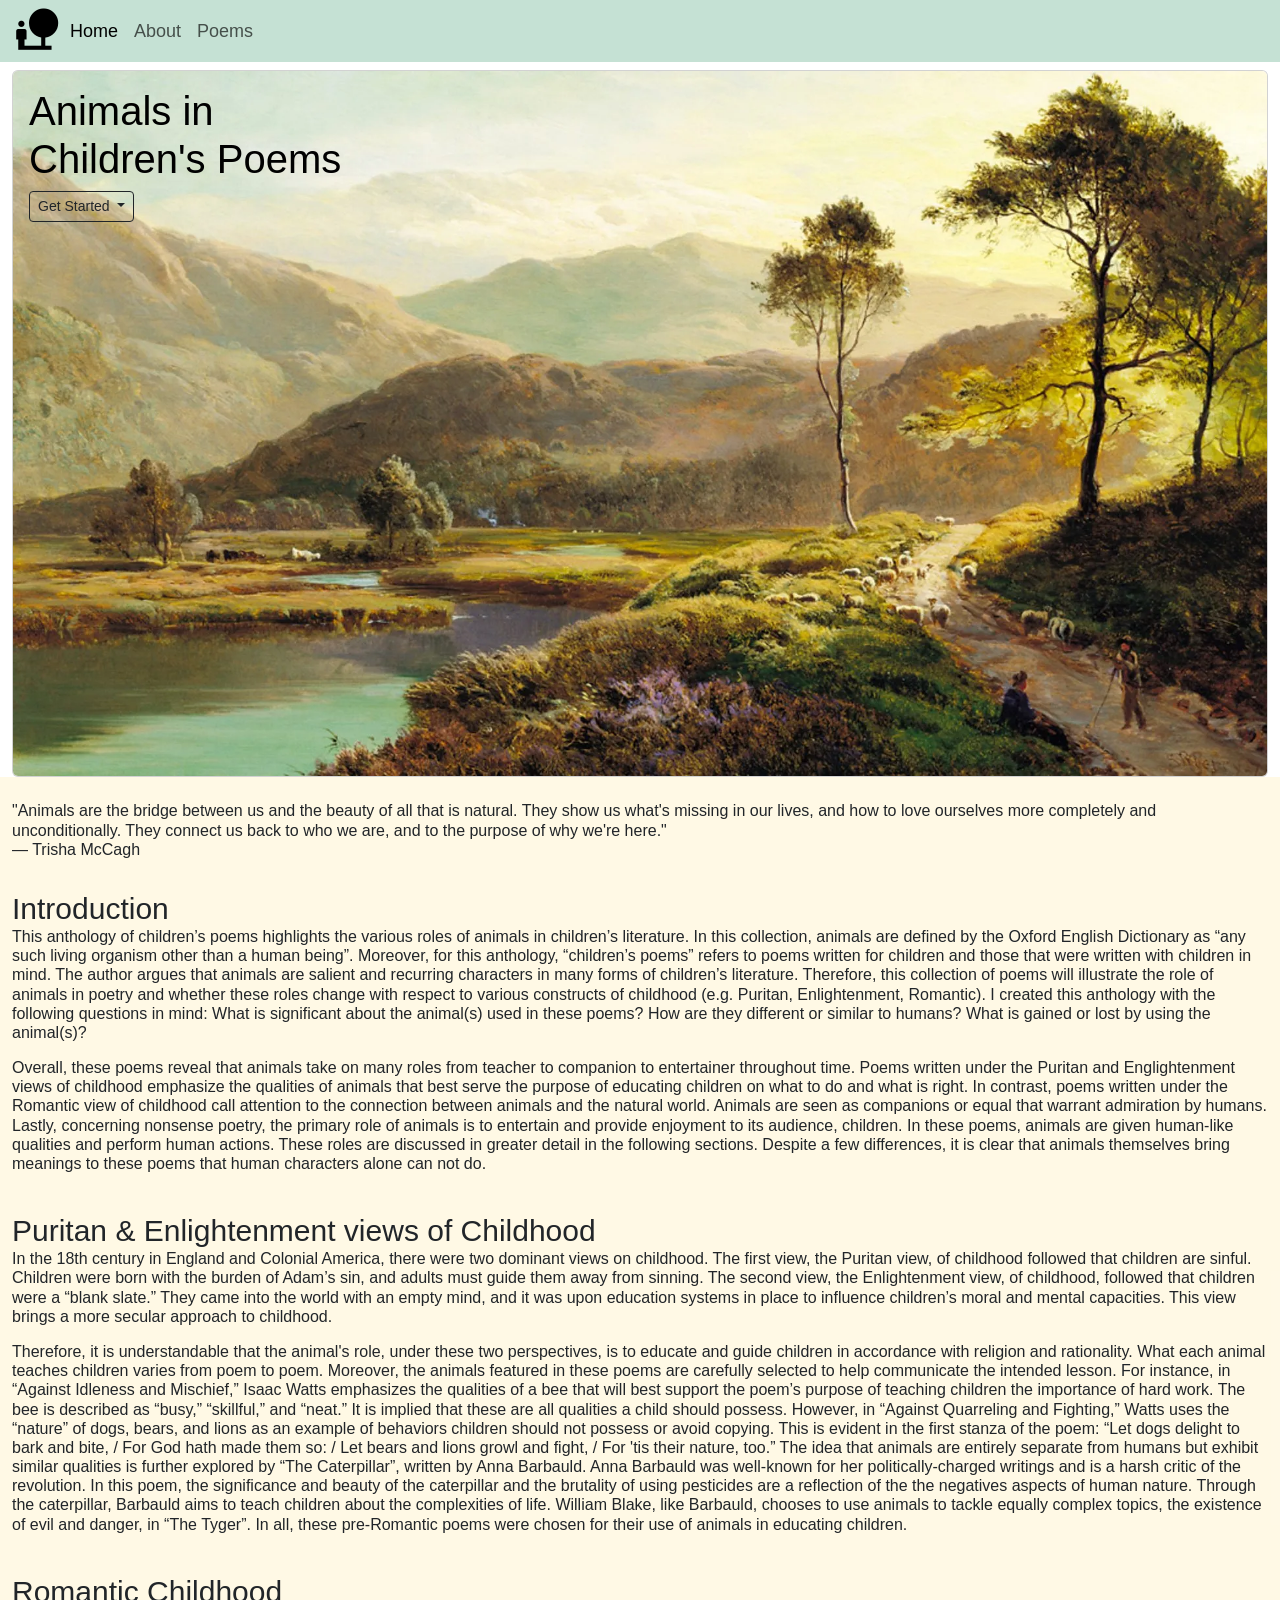
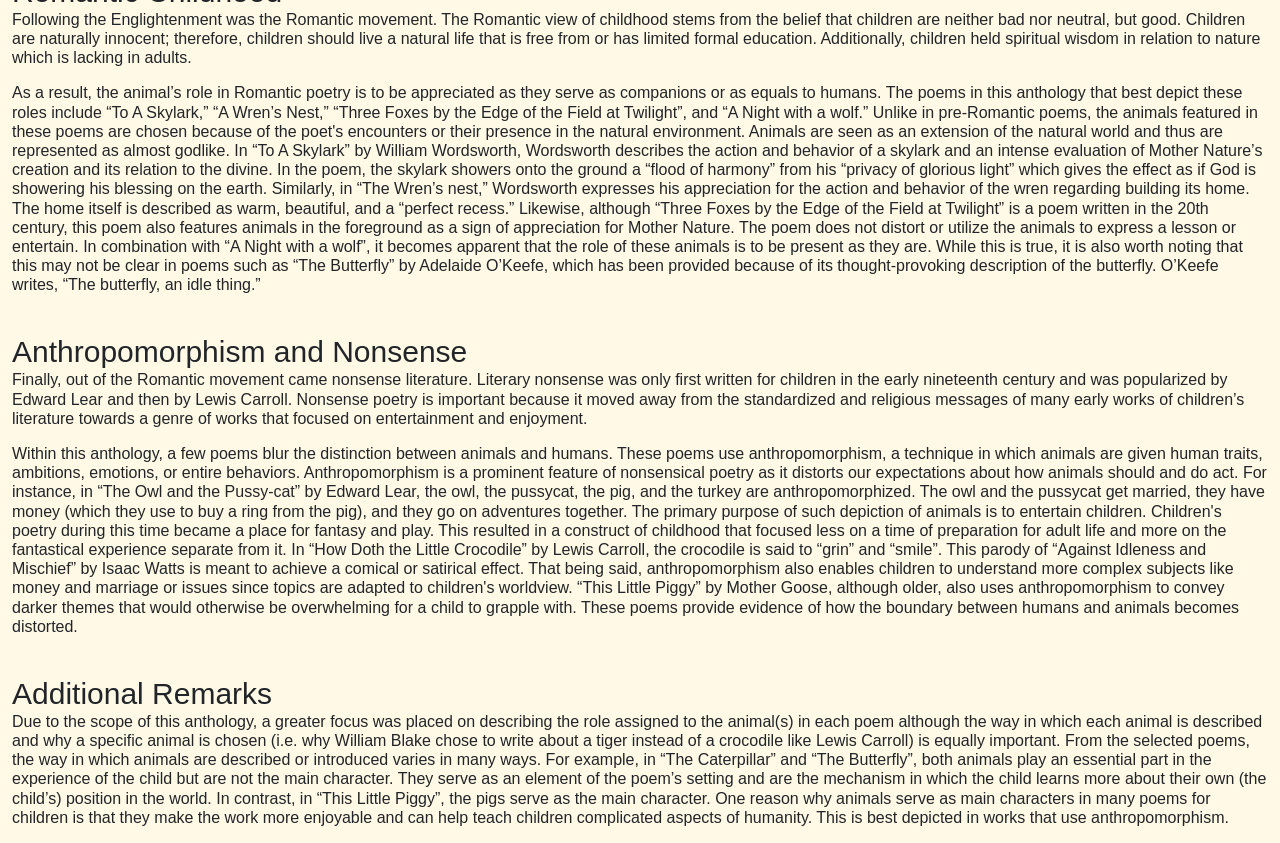
==== commit f3931523: "Update index.html" ====
--- a/index.html
+++ b/index.html
@@ -57,6 +57,7 @@
                                     <li><a class="dropdown-item" href="#puritan">Puritan & Enlightenment views of Childhood</a></li>
                                     <li><a class="dropdown-item" href="#romantic">Romantic Childhood</a></li>
                                     <li><a class="dropdown-item" href="#nonsense">Anthropomorphism and Nonsense</a></li>
+                                    <li><a class="dropdown-item" href="#add">Additional Remarks</a></li>
                                 </ul>
                             </div>
 
@@ -75,73 +76,66 @@
             <div class="row pt-4 pb-0 bg-warning bg-opacity-10">
                 <div class="display-6" style="font-size: 30px;" id="intro"> Introduction</div>
                 <p class="display-6" style="font-size: 16px;">This anthology of children’s poems highlights the various roles of animals in children’s literature. In this collection, animals are defined by the Oxford English Dictionary as “any such living organism other than a human being”. Moreover,
-                    for the purpose of this anthology “children’s poems” refers to poems written for children as well as those that were written with children in mind. The author argues that animals are salient and recurring characters in many forms of
-                    children’s literature. Therefore, this collection of poems will illustrate the role of animals in poetry and whether these roles change with respect to various constructs of childhood (e.g. Puritan, Enlightenment, Romantic). The anthology
-                    was created with the following questions in mind: What is significant about the animal(s) used in these poems? How are they different or similar to humans? What is gained or lost by using the animal(s)? </p>
-                <p class="display-6" style="font-size: 16px;">Overall, these poems reveal that throughout the course of time, animals take on many roles from teacher/mentor to companion to the entertainer. Poems written under the Puritan and Englightenment views of childhood tend to emphasize the
-                    qualities that separate humans from animals. Animals are thus used to educate children on what to do and what is right. In contrast, poems written under the Romantic view of childhood call attention to the connection between animals
-                    and the natural world. Interestingly, even though animals are seen as companions to humans, the role of the animal is still to teach. Lastly, in relation to nonsense literature, although the role of the animal is still to teach, they
-                    are given human-like qualities and have the additional role of entertainer. These roles are discussed in greater detail in the following sections. Despite a few differences, it is clear that animals themselves bring meanings to these
-                    poems that human characters alone can not do. </p>
+                    for this anthology, “children’s poems” refers to poems written for children and those that were written with children in mind. The author argues that animals are salient and recurring characters in many forms of children’s literature.
+                    Therefore, this collection of poems will illustrate the role of animals in poetry and whether these roles change with respect to various constructs of childhood (e.g. Puritan, Enlightenment, Romantic). I created this anthology with
+                    the following questions in mind: What is significant about the animal(s) used in these poems? How are they different or similar to humans? What is gained or lost by using the animal(s)? </p>
+                <p class="display-6" style="font-size: 16px;">Overall, these poems reveal that animals take on many roles from teacher to companion to entertainer throughout time. Poems written under the Puritan and Englightenment views of childhood emphasize the qualities of animals that best serve
+                    the purpose of educating children on what to do and what is right. In contrast, poems written under the Romantic view of childhood call attention to the connection between animals and the natural world. Animals are seen as companions
+                    or equal that warrant admiration by humans. Lastly, concerning nonsense poetry, the primary role of animals is to entertain and provide enjoyment to its audience, children. In these poems, animals are given human-like qualities and
+                    perform human actions. These roles are discussed in greater detail in the following sections. Despite a few differences, it is clear that animals themselves bring meanings to these poems that human characters alone can not do. </p>
             </div>
             <div class="row pt-4 pb-0 mb-0 bg-warning bg-opacity-10 ">
                 <div class="display-6 " style="font-size: 30px; " id="puritan"> Puritan & Enlightenment views of Childhood</div>
-                <p class="display-6" style="font-size: 16px;">Lorem ipsum dolor sit amet, consectetur adipiscing elit. Vivamus ac pulvinar libero. Morbi facilisis vehicula mi, sit amet ullamcorper lacus gravida eu. Donec sollicitudin, tortor dictum ullamcorper pretium, leo quam maximus ligula, sit
-                    amet auctor turpis justo vel diam. Praesent posuere non leo vel rutrum. Duis tempor id turpis a semper. Maecenas laoreet tristique orci ac suscipit. Aenean nibh orci, varius nec hendrerit sed, accumsan nec risus. Aenean urna ex, gravida
-                    eget mollis eget, tristique a dolor. In molestie accumsan orci, ac hendrerit augue pulvinar non. Pellentesque odio massa, tristique eu erat et, blandit viverra ante. Maecenas blandit ut ante ac maximus. Quisque varius lectus at lobortis
-                    condimentum. Pellentesque a sem non libero tempor placerat vel eu ligula. Nam semper volutpat sem, id volutpat neque sagittis sed. </p>
-                <p class="display-6" style="font-size: 16px;"> Phasellus semper eget nulla sed lobortis. Aenean convallis ante at orci pellentesque molestie. Orci varius natoque penatibus et magnis dis parturient montes, nascetur ridiculus mus. Vivamus in nibh mollis, vestibulum nulla in, ultrices
-                    lacus. In non ligula ligula. Etiam ullamcorper enim eget tellus auctor, at ultricies leo facilisis. Aenean pharetra porttitor viverra. Suspendisse sit amet tristique diam, in vulputate turpis. Cras pellentesque vitae libero ut fringilla.
-                </p>
-                <p class="display-6 " style="font-size: 16px;"> Ut ut euismod magna. Cras nec erat efficitur, imperdiet diam at, egestas sapien. Phasellus a diam et arcu aliquam accumsan eu at elit. Nullam volutpat egestas enim, at lobortis eros blandit suscipit. Ut vestibulum in ante eu imperdiet.
-                    Mauris viverra imperdiet venenatis. Sed vestibulum erat sem, sit amet hendrerit dolor sollicitudin non. Maecenas lobortis nunc libero, non ornare magna vehicula at. Nam in lorem venenatis mauris imperdiet varius vitae id mi. Sed tincidunt
-                    turpis a ipsum pellentesque elementum. Duis tempor iaculis augue, ut rutrum lorem vulputate quis. Nulla faucibus commodo eros, ut tempor purus accumsan id. In nunc ex, placerat et blandit et, blandit quis urna. Sed tempus urna id magna
-                    egestas lobortis.</p>
-                <p class="display-6" style="font-size: 16px;">Vivamus ultrices est ac molestie varius. Etiam porta ac odio eget suscipit. Aliquam auctor ipsum id lectus lacinia placerat. Phasellus quis volutpat orci. Suspendisse potenti. Suspendisse felis nisl, facilisis a feugiat sed, feugiat quis
-                    ipsum. Duis vulputate turpis sed leo tincidunt volutpat. Vestibulum suscipit leo et vehicula congue. Etiam dui neque, congue at laoreet quis, eleifend ut elit. Pellentesque ac leo rhoncus, interdum orci sit amet, sodales massa. Lorem
-                    ipsum dolor sit amet, consectetur adipiscing elit. Praesent magna lacus, finibus eu tempor et, mollis a leo. Integer nisl odio, dignissim ut eros vitae, dictum finibus tellus. Sed molestie semper scelerisque. Ut nibh arcu, efficitur
-                    sed metus aliquet, suscipit eleifend eros. Etiam malesuada, tellus nec facilisis accumsan, metus leo vestibulum nibh, ut lobortis augue metus eget ante.
-                </p>
+                <p class="display-6" style="font-size: 16px;">In the 18th century in England and Colonial America, there were two dominant views on childhood. The first view, the Puritan view, of childhood followed that children are sinful. Children were born with the burden of Adam’s sin, and adults
+                    must guide them away from sinning. The second view, the Enlightenment view, of childhood, followed that children were a “blank slate.” They came into the world with an empty mind, and it was upon education systems in place to influence
+                    children’s moral and mental capacities. This view brings a more secular approach to childhood. </p>
+                <p class="display-6" style="font-size: 16px;"> Therefore, it is understandable that the animal's role, under these two perspectives, is to educate and guide children in accordance with religion and rationality. What each animal teaches children varies from poem to poem. Moreover, the
+                    animals featured in these poems are carefully selected to help communicate the intended lesson. For instance, in “Against Idleness and Mischief,” Isaac Watts emphasizes the qualities of a bee that will best support the poem’s purpose
+                    of teaching children the importance of hard work. The bee is described as “busy,” “skillful,” and “neat.” It is implied that these are all qualities a child should possess. However, in “Against Quarreling and Fighting,” Watts uses
+                    the “nature” of dogs, bears, and lions as an example of behaviors children should not possess or avoid copying. This is evident in the first stanza of the poem: “Let dogs delight to bark and bite, / For God hath made them so: / Let
+                    bears and lions growl and fight, / For 'tis their nature, too.” The idea that animals are entirely separate from humans but exhibit similar qualities is further explored by “The Caterpillar”, written by Anna Barbauld. Anna Barbauld
+                    was well-known for her politically-charged writings and is a harsh critic of the revolution. In this poem, the significance and beauty of the caterpillar and the brutality of using pesticides are a reflection of the the negatives aspects
+                    of human nature. Through the caterpillar, Barbauld aims to teach children about the complexities of life. William Blake, like Barbauld, chooses to use animals to tackle equally complex topics, the existence of evil and danger, in “The
+                    Tyger”. In all, these pre-Romantic poems were chosen for their use of animals in educating children.</p>
             </div>
 
             <div class="row pt-4 pb-0 mb-0 bg-warning bg-opacity-10 ">
                 <div class="display-6 " style="font-size: 30px; " id="romantic"> Romantic Childhood</div>
-                <p class="display-6" style="font-size: 16px;">Lorem ipsum dolor sit amet, consectetur adipiscing elit. Vivamus ac pulvinar libero. Morbi facilisis vehicula mi, sit amet ullamcorper lacus gravida eu. Donec sollicitudin, tortor dictum ullamcorper pretium, leo quam maximus ligula, sit
-                    amet auctor turpis justo vel diam. Praesent posuere non leo vel rutrum. Duis tempor id turpis a semper. Maecenas laoreet tristique orci ac suscipit. Aenean nibh orci, varius nec hendrerit sed, accumsan nec risus. Aenean urna ex, gravida
-                    eget mollis eget, tristique a dolor. In molestie accumsan orci, ac hendrerit augue pulvinar non. Pellentesque odio massa, tristique eu erat et, blandit viverra ante. Maecenas blandit ut ante ac maximus. Quisque varius lectus at lobortis
-                    condimentum. Pellentesque a sem non libero tempor placerat vel eu ligula. Nam semper volutpat sem, id volutpat neque sagittis sed. </p>
-                <p class="display-6" style="font-size: 16px;"> Phasellus semper eget nulla sed lobortis. Aenean convallis ante at orci pellentesque molestie. Orci varius natoque penatibus et magnis dis parturient montes, nascetur ridiculus mus. Vivamus in nibh mollis, vestibulum nulla in, ultrices
-                    lacus. In non ligula ligula. Etiam ullamcorper enim eget tellus auctor, at ultricies leo facilisis. Aenean pharetra porttitor viverra. Suspendisse sit amet tristique diam, in vulputate turpis. Cras pellentesque vitae libero ut fringilla.
+                <p class="display-6" style="font-size: 16px;">Following the Englightenment was the Romantic movement. The Romantic view of childhood stems from the belief that children are neither bad nor neutral, but good. Children are naturally innocent; therefore, children should live a natural
+                    life that is free from or has limited formal education. Additionally, children held spiritual wisdom in relation to nature which is lacking in adults. </p>
+                <p class="display-6" style="font-size: 16px;">As a result, the animal’s role in Romantic poetry is to be appreciated as they serve as companions or as equals to humans. The poems in this anthology that best depict these roles include “To A Skylark,” “A Wren’s Nest,” “Three Foxes by
+                    the Edge of the Field at Twilight”, and “A Night with a wolf.” Unlike in pre-Romantic poems, the animals featured in these poems are chosen because of the poet's encounters or their presence in the natural environment. Animals are
+                    seen as an extension of the natural world and thus are represented as almost godlike. In “To A Skylark” by William Wordsworth, Wordsworth describes the action and behavior of a skylark and an intense evaluation of Mother Nature’s creation
+                    and its relation to the divine. In the poem, the skylark showers onto the ground a “flood of harmony” from his “privacy of glorious light” which gives the effect as if God is showering his blessing on the earth. Similarly, in “The
+                    Wren’s nest,” Wordsworth expresses his appreciation for the action and behavior of the wren regarding building its home. The home itself is described as warm, beautiful, and a “perfect recess.” Likewise, although “Three Foxes by the
+                    Edge of the Field at Twilight” is a poem written in the 20th century, this poem also features animals in the foreground as a sign of appreciation for Mother Nature. The poem does not distort or utilize the animals to express a lesson
+                    or entertain. In combination with “A Night with a wolf”, it becomes apparent that the role of these animals is to be present as they are. While this is true, it is also worth noting that this may not be clear in poems such as “The
+                    Butterfly” by Adelaide O’Keefe, which has been provided because of its thought-provoking description of the butterfly. O’Keefe writes, “The butterfly, an idle thing.”
                 </p>
-                <p class="display-6 " style="font-size: 16px;"> Ut ut euismod magna. Cras nec erat efficitur, imperdiet diam at, egestas sapien. Phasellus a diam et arcu aliquam accumsan eu at elit. Nullam volutpat egestas enim, at lobortis eros blandit suscipit. Ut vestibulum in ante eu imperdiet.
-                    Mauris viverra imperdiet venenatis. Sed vestibulum erat sem, sit amet hendrerit dolor sollicitudin non. Maecenas lobortis nunc libero, non ornare magna vehicula at. Nam in lorem venenatis mauris imperdiet varius vitae id mi. Sed tincidunt
-                    turpis a ipsum pellentesque elementum. Duis tempor iaculis augue, ut rutrum lorem vulputate quis. Nulla faucibus commodo eros, ut tempor purus accumsan id. In nunc ex, placerat et blandit et, blandit quis urna. Sed tempus urna id magna
-                    egestas lobortis.</p>
-                <p class="display-6" style="font-size: 16px;">Vivamus ultrices est ac molestie varius. Etiam porta ac odio eget suscipit. Aliquam auctor ipsum id lectus lacinia placerat. Phasellus quis volutpat orci. Suspendisse potenti. Suspendisse felis nisl, facilisis a feugiat sed, feugiat quis
-                    ipsum. Duis vulputate turpis sed leo tincidunt volutpat. Vestibulum suscipit leo et vehicula congue. Etiam dui neque, congue at laoreet quis, eleifend ut elit. Pellentesque ac leo rhoncus, interdum orci sit amet, sodales massa. Lorem
-                    ipsum dolor sit amet, consectetur adipiscing elit. Praesent magna lacus, finibus eu tempor et, mollis a leo. Integer nisl odio, dignissim ut eros vitae, dictum finibus tellus. Sed molestie semper scelerisque. Ut nibh arcu, efficitur
-                    sed metus aliquet, suscipit eleifend eros. Etiam malesuada, tellus nec facilisis accumsan, metus leo vestibulum nibh, ut lobortis augue metus eget ante.
-                </p>
+
             </div>
 
             <div class="row pt-4 pb-0 mb-0 bg-warning bg-opacity-10 ">
                 <div class="display-6 " style="font-size: 30px; " id="nonsense"> Anthropomorphism and Nonsense</div>
-                <p class="display-6" style="font-size: 16px;">Lorem ipsum dolor sit amet, consectetur adipiscing elit. Vivamus ac pulvinar libero. Morbi facilisis vehicula mi, sit amet ullamcorper lacus gravida eu. Donec sollicitudin, tortor dictum ullamcorper pretium, leo quam maximus ligula, sit
-                    amet auctor turpis justo vel diam. Praesent posuere non leo vel rutrum. Duis tempor id turpis a semper. Maecenas laoreet tristique orci ac suscipit. Aenean nibh orci, varius nec hendrerit sed, accumsan nec risus. Aenean urna ex, gravida
-                    eget mollis eget, tristique a dolor. In molestie accumsan orci, ac hendrerit augue pulvinar non. Pellentesque odio massa, tristique eu erat et, blandit viverra ante. Maecenas blandit ut ante ac maximus. Quisque varius lectus at lobortis
-                    condimentum. Pellentesque a sem non libero tempor placerat vel eu ligula. Nam semper volutpat sem, id volutpat neque sagittis sed. </p>
-                <p class="display-6" style="font-size: 16px;"> Phasellus semper eget nulla sed lobortis. Aenean convallis ante at orci pellentesque molestie. Orci varius natoque penatibus et magnis dis parturient montes, nascetur ridiculus mus. Vivamus in nibh mollis, vestibulum nulla in, ultrices
-                    lacus. In non ligula ligula. Etiam ullamcorper enim eget tellus auctor, at ultricies leo facilisis. Aenean pharetra porttitor viverra. Suspendisse sit amet tristique diam, in vulputate turpis. Cras pellentesque vitae libero ut fringilla.
-                </p>
-                <p class="display-6 " style="font-size: 16px;"> Ut ut euismod magna. Cras nec erat efficitur, imperdiet diam at, egestas sapien. Phasellus a diam et arcu aliquam accumsan eu at elit. Nullam volutpat egestas enim, at lobortis eros blandit suscipit. Ut vestibulum in ante eu imperdiet.
-                    Mauris viverra imperdiet venenatis. Sed vestibulum erat sem, sit amet hendrerit dolor sollicitudin non. Maecenas lobortis nunc libero, non ornare magna vehicula at. Nam in lorem venenatis mauris imperdiet varius vitae id mi. Sed tincidunt
-                    turpis a ipsum pellentesque elementum. Duis tempor iaculis augue, ut rutrum lorem vulputate quis. Nulla faucibus commodo eros, ut tempor purus accumsan id. In nunc ex, placerat et blandit et, blandit quis urna. Sed tempus urna id magna
-                    egestas lobortis.</p>
-                <p class="display-6" style="font-size: 16px;">Vivamus ultrices est ac molestie varius. Etiam porta ac odio eget suscipit. Aliquam auctor ipsum id lectus lacinia placerat. Phasellus quis volutpat orci. Suspendisse potenti. Suspendisse felis nisl, facilisis a feugiat sed, feugiat quis
-                    ipsum. Duis vulputate turpis sed leo tincidunt volutpat. Vestibulum suscipit leo et vehicula congue. Etiam dui neque, congue at laoreet quis, eleifend ut elit. Pellentesque ac leo rhoncus, interdum orci sit amet, sodales massa. Lorem
-                    ipsum dolor sit amet, consectetur adipiscing elit. Praesent magna lacus, finibus eu tempor et, mollis a leo. Integer nisl odio, dignissim ut eros vitae, dictum finibus tellus. Sed molestie semper scelerisque. Ut nibh arcu, efficitur
-                    sed metus aliquet, suscipit eleifend eros. Etiam malesuada, tellus nec facilisis accumsan, metus leo vestibulum nibh, ut lobortis augue metus eget ante.
-                </p>
+                <p class="display-6" style="font-size: 16px;"> Finally, out of the Romantic movement came nonsense literature. Literary nonsense was only first written for children in the early nineteenth century and was popularized by Edward Lear and then by Lewis Carroll. Nonsense poetry is important
+                    because it moved away from the standardized and religious messages of many early works of children’s literature towards a genre of works that focused on entertainment and enjoyment. </p>
+                <p class="display-6" style="font-size: 16px;"> Within this anthology, a few poems blur the distinction between animals and humans. These poems use anthropomorphism, a technique in which animals are given human traits, ambitions, emotions, or entire behaviors. Anthropomorphism is a
+                    prominent feature of nonsensical poetry as it distorts our expectations about how animals should and do act. For instance, in “The Owl and the Pussy-cat” by Edward Lear, the owl, the pussycat, the pig, and the turkey are anthropomorphized.
+                    The owl and the pussycat get married, they have money (which they use to buy a ring from the pig), and they go on adventures together. The primary purpose of such depiction of animals is to entertain children. Children's poetry during
+                    this time became a place for fantasy and play. This resulted in a construct of childhood that focused less on a time of preparation for adult life and more on the fantastical experience separate from it. In “How Doth the Little Crocodile”
+                    by Lewis Carroll, the crocodile is said to “grin” and “smile”. This parody of “Against Idleness and Mischief” by Isaac Watts is meant to achieve a comical or satirical effect. That being said, anthropomorphism also enables children
+                    to understand more complex subjects like money and marriage or issues since topics are adapted to children's worldview. “This Little Piggy” by Mother Goose, although older, also uses anthropomorphism to convey darker themes that would
+                    otherwise be overwhelming for a child to grapple with. These poems provide evidence of how the boundary between humans and animals becomes distorted. </p>
+            </div>
+
+            <div class="row pt-4 pb-0 mb-0 bg-warning bg-opacity-10 ">
+                <div class="display-6 " style="font-size: 30px; " id="add"> Additional Remarks</div>
+                <p class="display-6" style="font-size: 16px;">Due to the scope of this anthology, a greater focus was placed on describing the role assigned to the animal(s) in each poem although the way in which each animal is described and why a specific animal is chosen (i.e. why William Blake
+                    chose to write about a tiger instead of a crocodile like Lewis Carroll) is equally important. From the selected poems, the way in which animals are described or introduced varies in many ways. For example, in “The Caterpillar” and
+                    “The Butterfly”, both animals play an essential part in the experience of the child but are not the main character. They serve as an element of the poem’s setting and are the mechanism in which the child learns more about their own
+                    (the child’s) position in the world. In contrast, in “This Little Piggy”, the pigs serve as the main character. One reason why animals serve as main characters in many poems for children is that they make the work more enjoyable and
+                    can help teach children complicated aspects of humanity. This is best depicted in works that use anthropomorphism. </p>
+
             </div>
 
         </div>
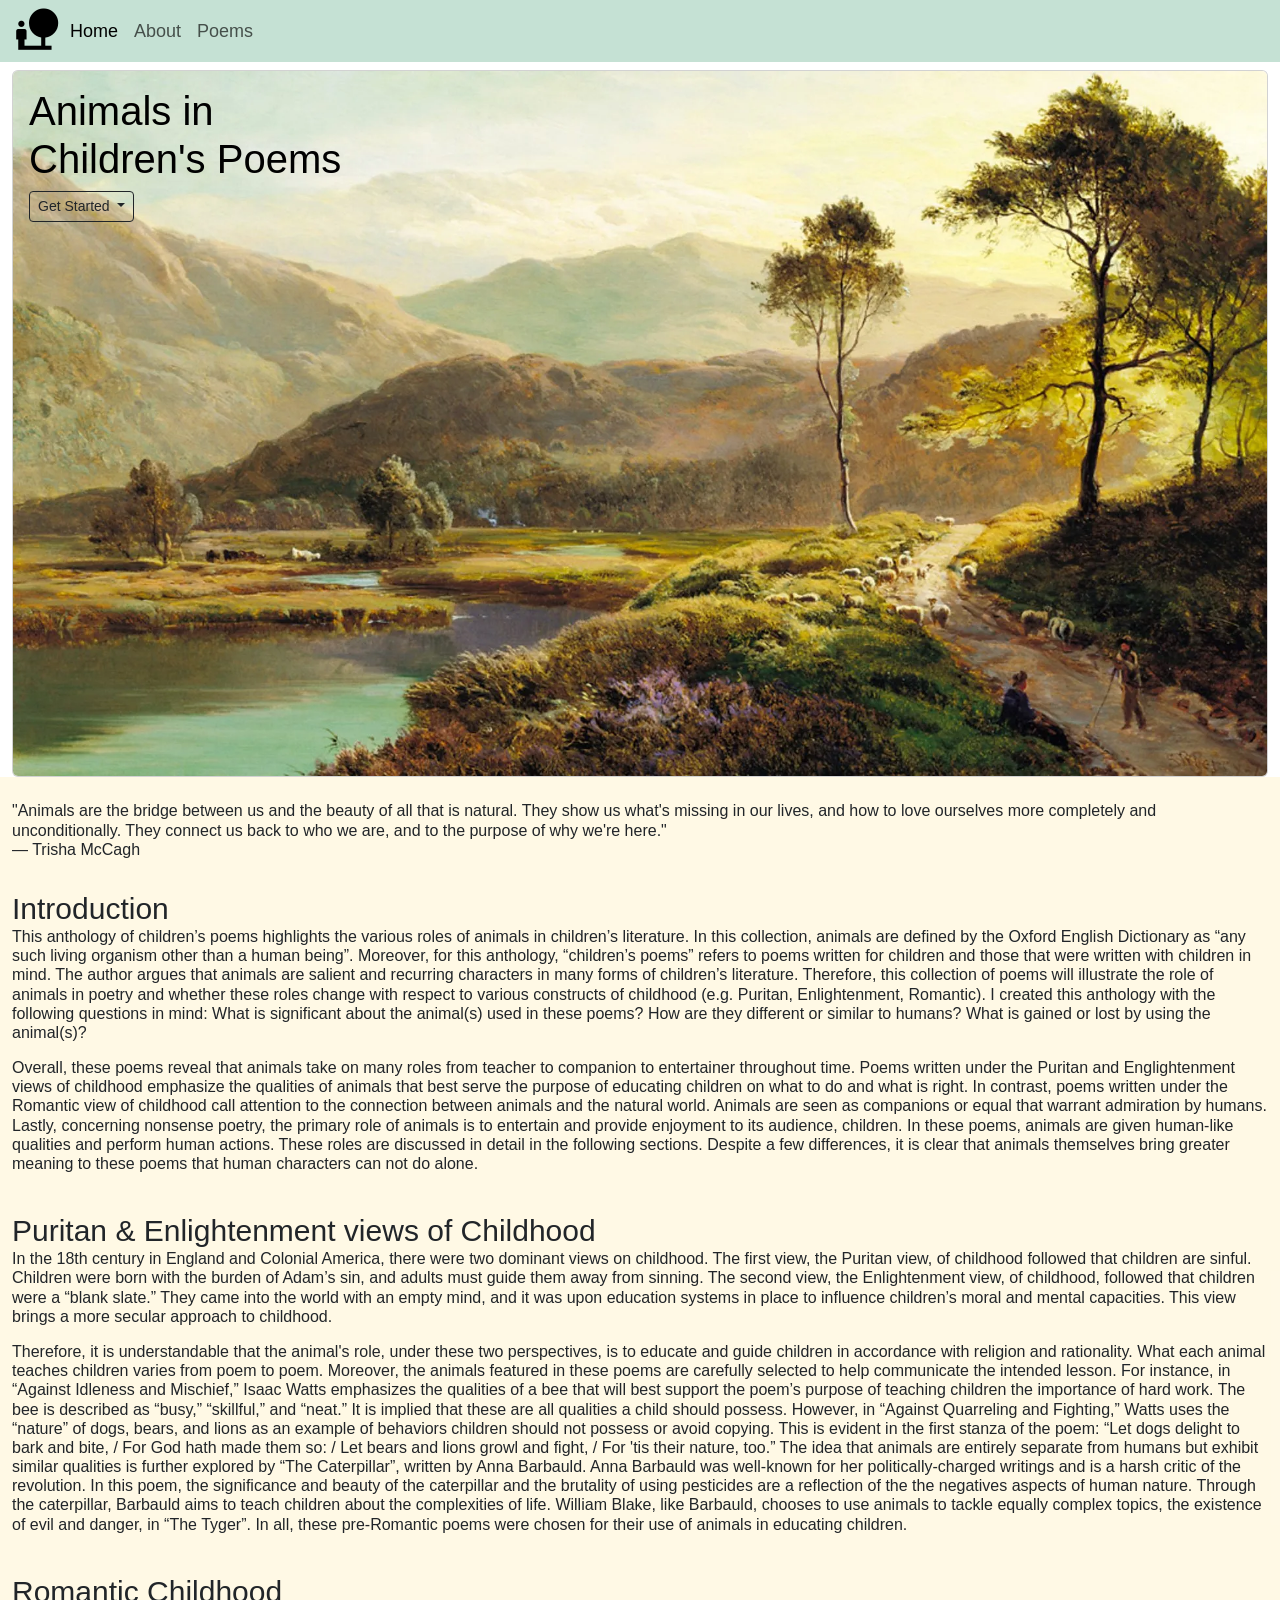
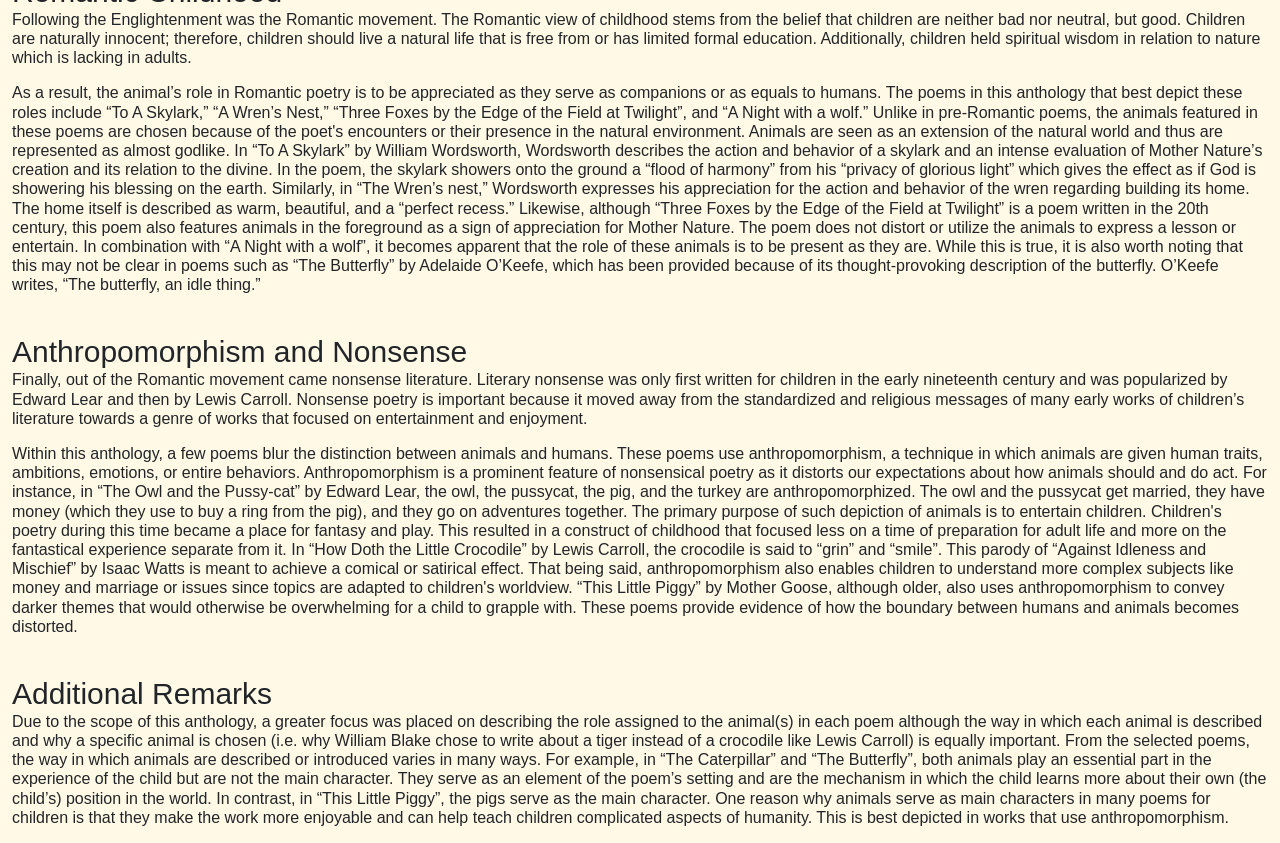
==== commit b62fdd2a: "Update index.html" ====
--- a/index.html
+++ b/index.html
@@ -82,7 +82,8 @@
                 <p class="display-6" style="font-size: 16px;">Overall, these poems reveal that animals take on many roles from teacher to companion to entertainer throughout time. Poems written under the Puritan and Englightenment views of childhood emphasize the qualities of animals that best serve
                     the purpose of educating children on what to do and what is right. In contrast, poems written under the Romantic view of childhood call attention to the connection between animals and the natural world. Animals are seen as companions
                     or equal that warrant admiration by humans. Lastly, concerning nonsense poetry, the primary role of animals is to entertain and provide enjoyment to its audience, children. In these poems, animals are given human-like qualities and
-                    perform human actions. These roles are discussed in greater detail in the following sections. Despite a few differences, it is clear that animals themselves bring meanings to these poems that human characters alone can not do. </p>
+                    perform human actions. These roles are discussed in detail in the following sections. Despite a few differences, it is clear that animals themselves bring greater meaning to these poems that human characters can not do alone.
+                </p>
             </div>
             <div class="row pt-4 pb-0 mb-0 bg-warning bg-opacity-10 ">
                 <div class="display-6 " style="font-size: 30px; " id="puritan"> Puritan & Enlightenment views of Childhood</div>
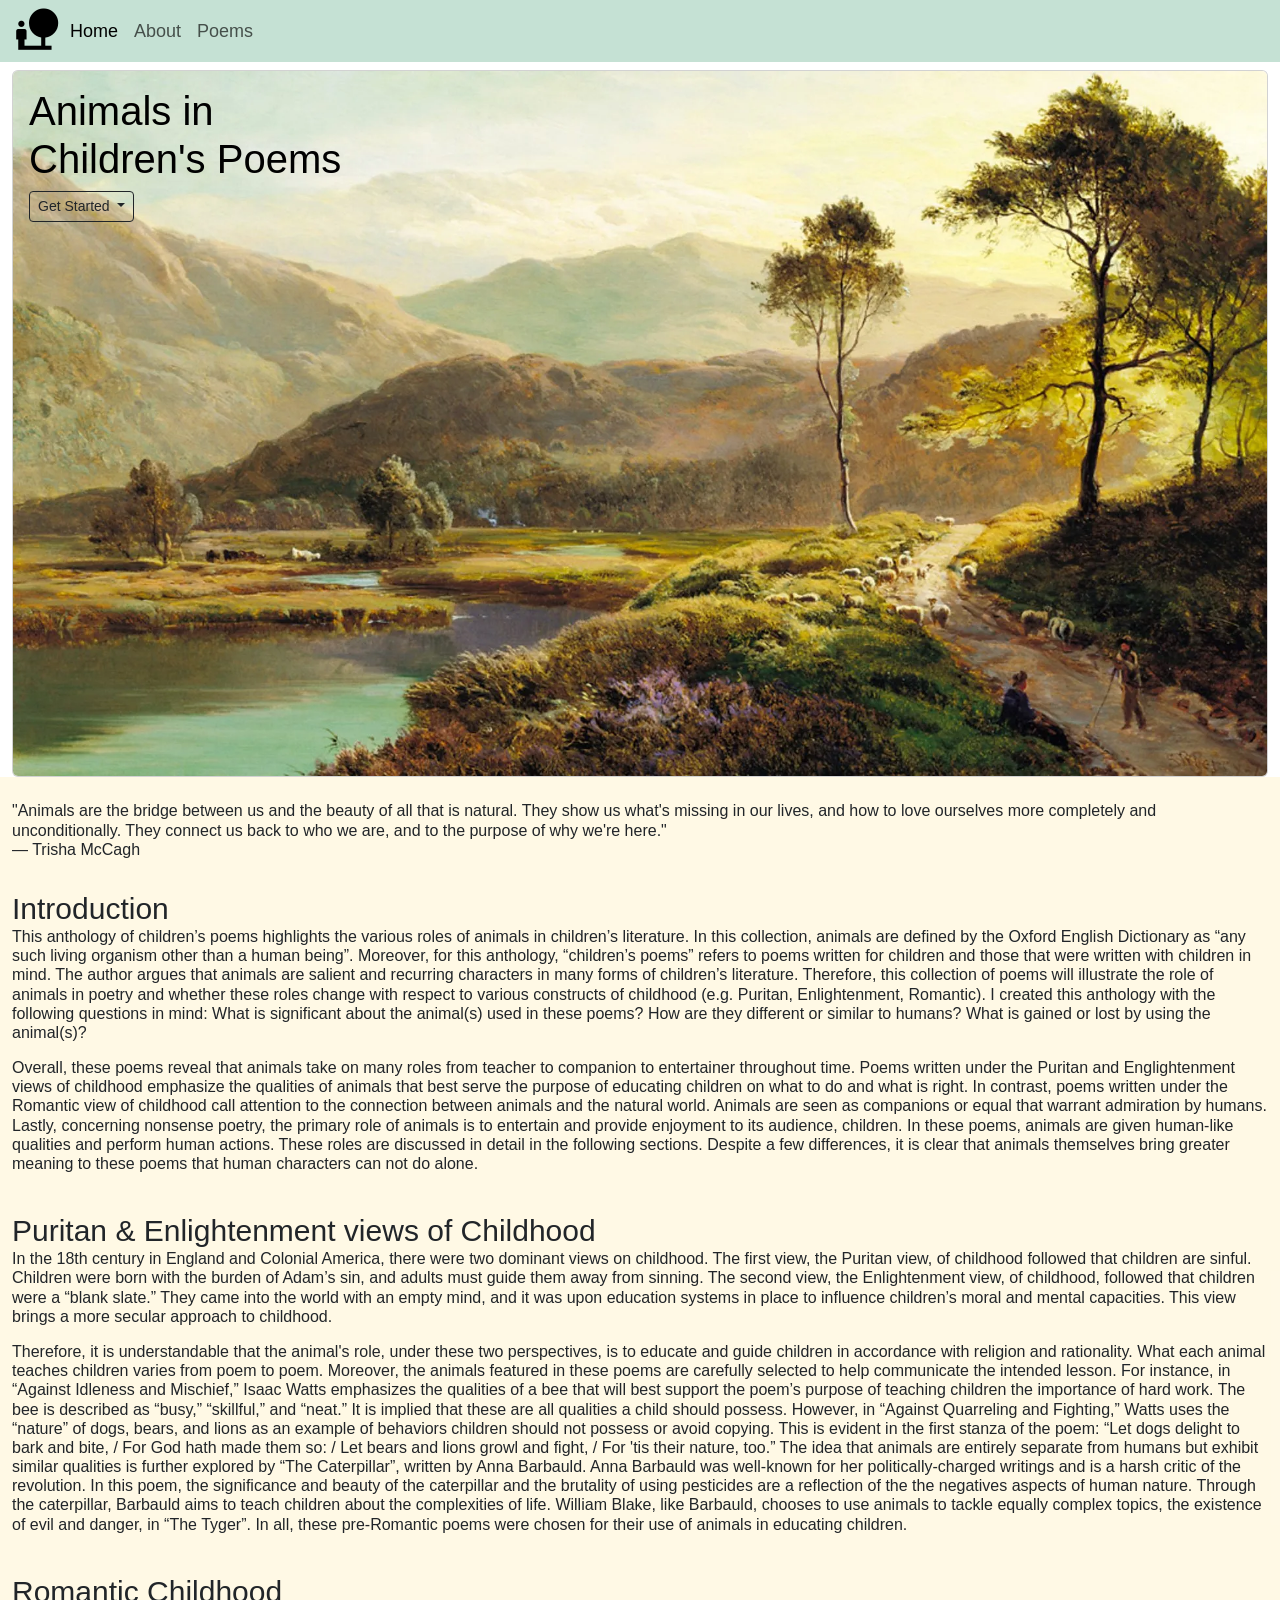
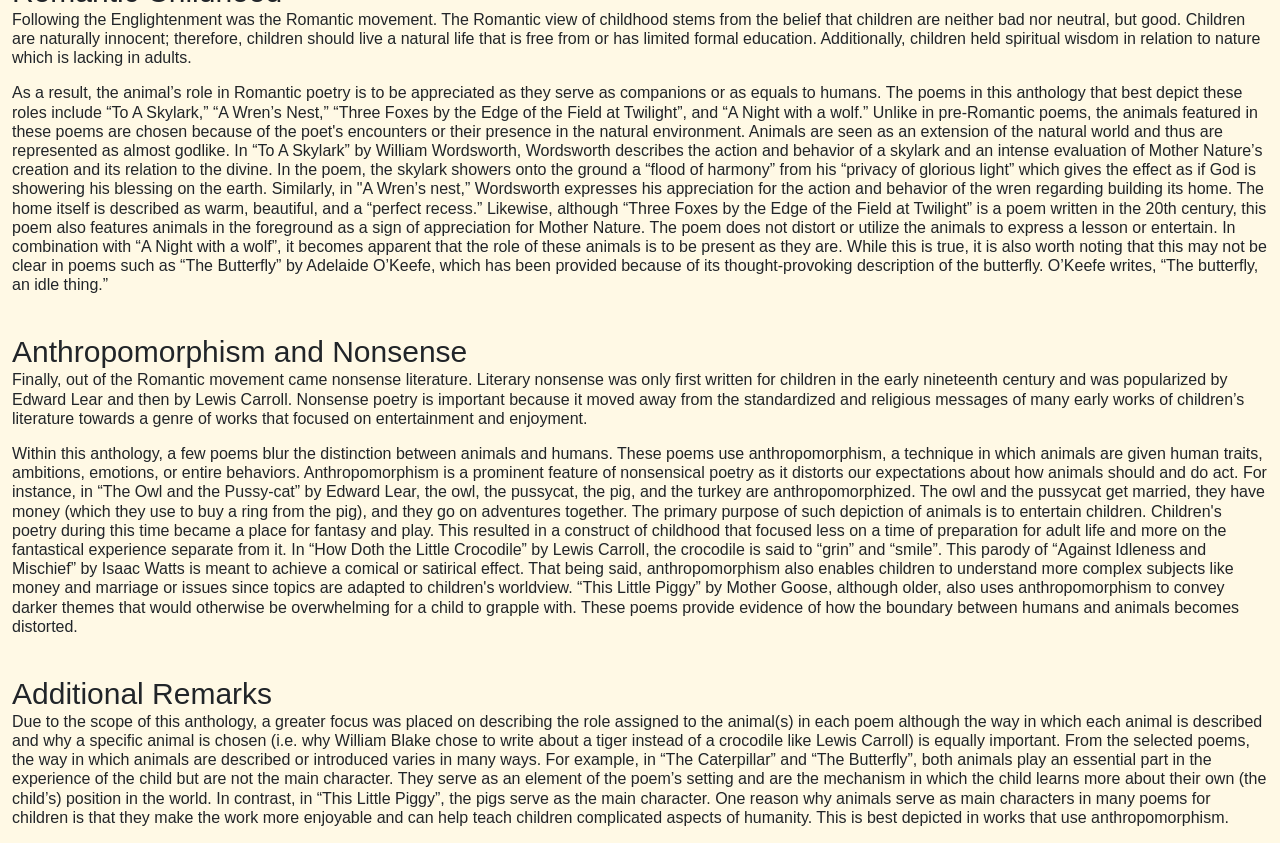
==== commit f50abcf5: "Update index.html" ====
--- a/index.html
+++ b/index.html
@@ -107,11 +107,11 @@
                 <p class="display-6" style="font-size: 16px;">As a result, the animal’s role in Romantic poetry is to be appreciated as they serve as companions or as equals to humans. The poems in this anthology that best depict these roles include “To A Skylark,” “A Wren’s Nest,” “Three Foxes by
                     the Edge of the Field at Twilight”, and “A Night with a wolf.” Unlike in pre-Romantic poems, the animals featured in these poems are chosen because of the poet's encounters or their presence in the natural environment. Animals are
                     seen as an extension of the natural world and thus are represented as almost godlike. In “To A Skylark” by William Wordsworth, Wordsworth describes the action and behavior of a skylark and an intense evaluation of Mother Nature’s creation
-                    and its relation to the divine. In the poem, the skylark showers onto the ground a “flood of harmony” from his “privacy of glorious light” which gives the effect as if God is showering his blessing on the earth. Similarly, in “The
-                    Wren’s nest,” Wordsworth expresses his appreciation for the action and behavior of the wren regarding building its home. The home itself is described as warm, beautiful, and a “perfect recess.” Likewise, although “Three Foxes by the
-                    Edge of the Field at Twilight” is a poem written in the 20th century, this poem also features animals in the foreground as a sign of appreciation for Mother Nature. The poem does not distort or utilize the animals to express a lesson
-                    or entertain. In combination with “A Night with a wolf”, it becomes apparent that the role of these animals is to be present as they are. While this is true, it is also worth noting that this may not be clear in poems such as “The
-                    Butterfly” by Adelaide O’Keefe, which has been provided because of its thought-provoking description of the butterfly. O’Keefe writes, “The butterfly, an idle thing.”
+                    and its relation to the divine. In the poem, the skylark showers onto the ground a “flood of harmony” from his “privacy of glorious light” which gives the effect as if God is showering his blessing on the earth. Similarly, in "A Wren’s
+                    nest,” Wordsworth expresses his appreciation for the action and behavior of the wren regarding building its home. The home itself is described as warm, beautiful, and a “perfect recess.” Likewise, although “Three Foxes by the Edge
+                    of the Field at Twilight” is a poem written in the 20th century, this poem also features animals in the foreground as a sign of appreciation for Mother Nature. The poem does not distort or utilize the animals to express a lesson or
+                    entertain. In combination with “A Night with a wolf”, it becomes apparent that the role of these animals is to be present as they are. While this is true, it is also worth noting that this may not be clear in poems such as “The Butterfly”
+                    by Adelaide O’Keefe, which has been provided because of its thought-provoking description of the butterfly. O’Keefe writes, “The butterfly, an idle thing.”
                 </p>
 
             </div>
@@ -129,7 +129,7 @@
                     otherwise be overwhelming for a child to grapple with. These poems provide evidence of how the boundary between humans and animals becomes distorted. </p>
             </div>
 
-            <div class="row pt-4 pb-0 mb-0 bg-warning bg-opacity-10 ">
+            <div class="row pt-4 pb-0 mb-2 bg-warning bg-opacity-10 ">
                 <div class="display-6 " style="font-size: 30px; " id="add"> Additional Remarks</div>
                 <p class="display-6" style="font-size: 16px;">Due to the scope of this anthology, a greater focus was placed on describing the role assigned to the animal(s) in each poem although the way in which each animal is described and why a specific animal is chosen (i.e. why William Blake
                     chose to write about a tiger instead of a crocodile like Lewis Carroll) is equally important. From the selected poems, the way in which animals are described or introduced varies in many ways. For example, in “The Caterpillar” and
